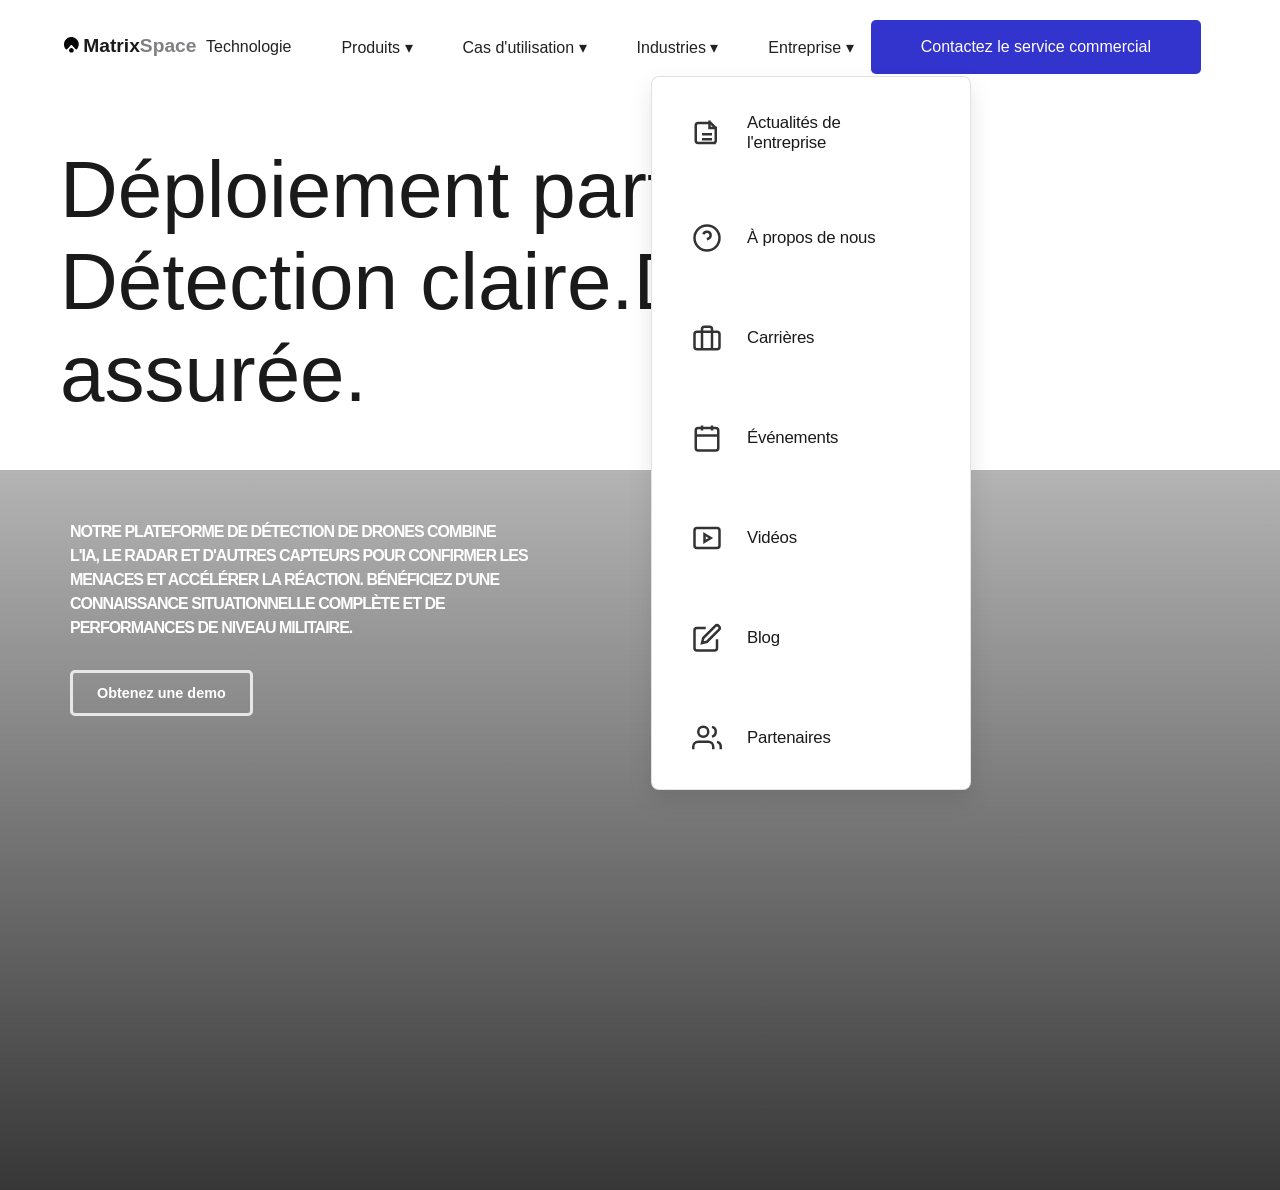
==== index.html @ 762b8264 "Initial commit" ====
<!DOCTYPE html>
<html lang="fr">
<head>
    <meta charset="UTF-8">
    <meta name="viewport" content="width=device-width, initial-scale=1.0">
    <title>MatrixSpace Clone</title>
    <link rel="stylesheet" href="style.css">
    <script src="scripts.js" defer></script>
</head>
<body>

    <!-- =========================================
         1. LA BARRE DE NAVIGATION (HEADER)
         ========================================= -->
    <nav class="navbar">
        <div class="container">
            <div class="nav-inner">
                <!-- Logo (SVG simplifié) -->
                <a href="#" class="nav-logo">
                    <svg viewBox="0 0 182 26" fill="#1a1a1a" width="140">
                        <!-- J'ai pris le chemin du logo depuis le code source -->
                        <path d="M2.18731 15.6764C0.828134 14.0263 0 11.9302 0 9.62235C0 3.57576 5.57412 -1.1701 11.8613 0.257002C15.3112 1.03745 18.115 3.82475 18.9431 7.26615C19.7229 10.4994 18.8428 13.5023 17.0194 15.6987C16.455 16.3788 15.3966 16.3639 14.821 15.6913L10.71 10.8971C10.1344 10.2244 9.09833 10.2244 8.52272 10.8971L4.41176 15.6875C3.82873 16.3676 2.75921 16.3639 2.18731 15.6727V15.6764ZM9.61452 14.1452C7.92112 14.1452 6.54708 15.5203 6.54708 17.215C6.54708 18.9097 7.92112 20.2847 9.61452 20.2847C11.3079 20.2847 12.682 18.9097 12.682 17.215C12.682 15.5203 11.3079 14.1452 9.61452 14.1452Z" fill="currentColor"></path>
                        <!-- Le texte du logo a été retiré pour simplifier, on garde l'icône pour l'instant -->
                        <text x="25" y="20" font-family="Arial, sans-serif" font-weight="bold" font-size="25" fill="#1a1a1a">Matrix<tspan fill="rgb(129, 127, 131)">Space</tspan></text>
                    </svg>
                </a>

                 <!-- Liens du menu -->
            <ul class="nav-links">
                
                <!-- Lien simple -->
                <li><a href="#">Technologie</a></li>

                <!-- DROPDOWN PRODUCTS -->
                <li class="nav-item dropdown">
                    <a href="javascript:void(0)" class="nav-link-trigger">Produits ▾</a>
                    <div id="products-dropdown" class="dropdown-menu">
                        
                        <div class="dropdown-grid">
                            <a href="#" class="dropdown-item">
                                <div class="item-icon icon-ia">
                                    <svg width="24" height="24" viewBox="0 0 24 24" fill="none" stroke="currentColor" stroke-width="2"><rect x="3" y="3" width="18" height="18" rx="2"/><path d="M9 3v18m6-18v18M3 9h18M3 15h18"/></svg>
                                </div>
                                <h4>Plateforme d'IA MatrixSpace</h4>
                                <p>Logiciel d'entreprise et en périphérie alimentant les alertes spatiales, le renseignement unifié sur les ménaces, l'évolutivité et la resilience. </p>
                                <span class="learn-more">Apprendre encore plus ↗</span>
                            </a>
                            
                            <a href="#" class="dropdown-item">
                                <div class="item-icon icon-fusion">
                                  <svg width="24" height="24" viewBox="0 0 24 24" fill="none" stroke="currentColor" stroke-width="2"><path d="M12 22s8-4 8-10V5l-8-3-8 3v7c0 6 8 10 8 10z"/></svg>
                                 </div>
                                <h4>Fusion MatrixSpace 360°</h4>
                                <p>Détection C-UAS multisensorielle et en réseau, facilement adaptable pour offrir une défense en profondeur multicouche.</p>
                                <span class="learn-more">Apprendre encore plus ↗</span>
                            </a>
            
                            <a href="#" class="dropdown-item">
                                <div class="item-icon icon-radar">
                                  <svg width="24" height="24" viewBox="0 0 24 24" fill="none" stroke="currentColor" stroke-width="2"><circle cx="12" cy="12" r="10"/><path d="M12 12L19 7.5M12 12V2"/></svg>
                                </div>
                                <h4>Radar MatrixSpace 360°</h4>
                                <p>Systèmes de capteurs multiradar fixes et portables qui se combinent pour assurer une surveillance étendue de l'espace aérien à basse altitude.</p>
                                <span class="learn-more">Apprendre encore plus ↗</span>
                            </a>
            
                            <a href="#" class="dropdown-item">
                                <div class="item-icon icon-exp">
                                   <svg width="24" height="24" viewBox="0 0 24 24" fill="none" stroke="currentColor" stroke-width="2"><path d="M20 7H4a2 2 0 00-2 2v10a2 2 0 002 2h16a2 2 0 002-2V9a2 2 0 00-2-2zM16 7V5a2 2 0 00-2-2h-4a2 2 0 00-2 2v2"/></svg>
                                </div>
                                <h4>Radar expéditionnaire</h4>
                                <p>Le système radar tout-en-un le plus performant pour une utilisation tactique par les forces de sécurité en première ligne.</p>
                                <span class="learn-more">Apprendre encore plus ↗</span>
                            </a>
                        </div>
                    </div>
                </li>

                <!-- Autres liens (Placeholder pour l'instant) -->
                <li class="nav-item dropdown">
                    <a href="#" class="nav-link-trigger">Cas d'utilisation ▾</a>
                </li>
                <li class="nav-item dropdown">
                    <a href="#" class="nav-link-trigger">Industries ▾</a>
                </li>
                
                <li class="nav-item dropdown">
                    <a href="#" class="nav-link-trigger">Entreprise ▾</a>
                    <ul class="dropdown-menu dropdown-list">
                        
                        <li>
                            <a href="#">
                                <svg class="icon-min" viewBox="0 0 24 24" fill="none" stroke="currentColor" stroke-width="2"><path d="M19 20H5a2 2 0 0 1-2-2V6a2 2 0 0 1 2-2h10l4 4v10a2 2 0 0 1-2 2z"></path><polyline points="14 2 14 8 20 8"></polyline><line x1="16" y1="13" x2="8" y2="13"></line><line x1="16" y1="17" x2="8" y2="17"></line></svg>
                                <span>Actualités de l'entreprise</span>
                                <span class="arrow-blue">↗</span>
                            </a>
                        </li>
                        <li>
                            <a href="#">
                                <svg class="icon-min" viewBox="0 0 24 24" fill="none" stroke="currentColor" stroke-width="2"><circle cx="12" cy="12" r="10"></circle><path d="M9.09 9a3 3 0 0 1 5.83 1c0 2-3 3-3 3"></path><line x1="12" y1="17" x2="12.01" y2="17"></line></svg>
                                 <span>À propos de nous</span>
                                 <span class="arrow-blue">↗</span>
                            </a>
                        </li>
                        <li>
                            <a href="#">
                                <svg class="icon-min" viewBox="0 0 24 24" fill="none" stroke="currentColor" stroke-width="2"><rect x="2" y="7" width="20" height="14" rx="2" ry="2"></rect><path d="M16 21V5a2 2 0 0 0-2-2h-4a2 2 0 0 0-2 2v16"></path></svg>
                                <span>Carrières</span>
                                <span class="arrow-blue">↗</span>

                            </a>
                        </li>
                        <li>
                            <a href="#">
                                <svg class="icon-min" viewBox="0 0 24 24" fill="none" stroke="currentColor" stroke-width="2"><rect x="3" y="4" width="18" height="18" rx="2" ry="2"></rect><line x1="16" y1="2" x2="16" y2="6"></line><line x1="8" y1="2" x2="8" y2="6"></line><line x1="3" y1="10" x2="21" y2="10"></line></svg>
                                <span>Événements</span>
                                <span class="arrow-blue">↗</span>
                            </a>
                        </li>
                        <li>
                            <a href="#">
                                <svg class="icon-min" viewBox="0 0 24 24" fill="none" stroke="currentColor" stroke-width="2"><rect x="2" y="4" width="20" height="16" rx="2" ry="2"></rect><path d="M10 9l5 3-5 3z"></path></svg>
                                <span>Vidéos</span>
                                <span class="arrow-blue">↗</span>
                            </a>
                        </li>
                        <li>
                            <a href="#">
                                <svg class="icon-min" viewBox="0 0 24 24" fill="none" stroke="currentColor" stroke-width="2"><path d="M11 4H4a2 2 0 0 0-2 2v14a2 2 0 0 0 2 2h14a2 2 0 0 0 2-2v-7"></path><path d="M18.5 2.5a2.121 2.121 0 0 1 3 3L12 15l-4 1 1-4 9.5-9.5z"></path></svg>
                                <span>Blog</span>
                                    <span class="arrow-blue">↗</span>
                            </a>
                        </li>
                        <li>
                            <a href="#">
                                <svg class="icon-min" viewBox="0 0 24 24" fill="none" stroke="currentColor" stroke-width="2"><path d="M17 21v-2a4 4 0 0 0-4-4H5a4 4 0 0 0-4 4v2"></path><circle cx="9" cy="7" r="4"></circle><path d="M23 21v-2a4 4 0 0 0-3-3.87"></path><path d="M16 3.13a4 4 0 0 1 0 7.75"></path></svg>
                                <span>Partenaires</span>
                                <span class="arrow-blue">↗</span>
                            </a>
                        </li>
                    </ul>
                </li>    
            </ul>

                <!-- Bouton CTA -->
                <a href="#" class="btn-primary">Contactez le service commercial </a>

                <!-- Bouton Menu Mobile (Burger) -->
                <div class="mobile-menu-btn">☰</div>
            </div>
        </div>
        <div>
       
    <div>
        <p class="hero-text">
                Déploiement partous.<br> Détection claire.Défense <br> assurée.
        </p>
    </div>
    <!-- =========================================
         2. LA SECTION HERO (L'écran d'accueil)
         ========================================= -->
    <header class="hero-section">
        
        <!-- Vidéo de fond (Lien récupéré depuis le code source) -->
        <div class="hero-video">
            <video autoplay muted loop playsinline>
                <source src="https://matrixspace-assets.netlify.app/video/new-hero.mp4" type="video/mp4">
                Votre navigateur ne supporte pas la vidéo.
            </video>
            <!-- Overlay sombre pour que le texte soit lisible -->
            <div class="hero-overlay"></div>
        </div>

        <!-- Contenu textuel par-dessus la vidéo -->
        <div class="container-hero-content">
            <h1 class="hero-title">
                Notre plateforme de détection de drones combine<br>
                l'IA, le radar et d'autres capteurs pour confirmer les<br>
                menaces et accélérer la réaction. Bénéficiez d'une <br>
                connaissance situationnelle complète et de <br>
                performances de niveau militaire.
            </h1>
            
            <div class="hero-cta">
                <a href="#" class=" btn btn-secondary">Obtenez une demo</a>
            </div>
        </div>
    </header>

    <!-- Le reste du contenu viendra ici -->

</body>
</html>
---- style.css ----
/* =========================================
     1. RESET & VARIABLES (Base)
     ========================================= */
:root {
    --bg-color: #050505;       /* Fond très sombre (presque noir) */
    --text-color: #ffffff;     /* Texte blanc */
    --accent-color: #ffffff;   /* Accents blancs */
    --nav-height: 80px;        /* Hauteur de la barre de navigation */
    --font-main: 'Inter', sans-serif; /* Police moderne */
}

* {
    margin: 0;
    padding: 0;
    box-sizing: border-box;
}

body {
    background-color: #ffffff;
    color: var(--text-color);
    font-family: var(--font-main);
    overflow-x: hidden; /* Empêche le défilement horizontal */
    -webkit-font-smoothing: antialiased; /* Rendu du texte plus net */
}

a {
    text-decoration: none;
    color: inherit;
    transition: opacity 0.3s ease;
}

ul {
    list-style: none;
}

/* Utilitaire pour centrer le contenu */
.container {
    width: 90%;
    max-width: 1400px; /* Largeur max comme sur le site original */
    margin: 0 auto;
}

.container-hero-content{
    display: flex;
    align-items: center;
    justify-content: flex-start; /* Aligne à gauche comme l'original */
    height: 100%;
}




/* =========================================
     2. NAVBAR (Menu du haut)
     ========================================= */
.navbar {
    position: relative; /* Le menu reste collé en haut quand on scroll */
    top: 0;
    left: 0;
    width: 100%;
    height: 80px;
    z-index: 1000; /* Au-dessus de la vidéo */
    backdrop-filter: blur(10px); /* Effet de flou moderne derrière le menu */
}

.nav-inner {
    display: flex;
    justify-content: space-between;
    align-items: center;
    height: 100%;
}

/* Logo */
.nav-logo svg {
    display: block;
    height: 40px; /* Ajuste la taille du logo */
    color: #050505;

}

/* Liens */
.nav-links {
    display: flex;
    gap: 50px;
}

.nav-links a {
    font-size: 1rem;
    font-weight: 500;
    font-family: sans-serif, Arial, Helvetica, sans-serif;
    color: #222121; /* Gris foncé par défaut */
    transition: color 0.2s ease;
}

/* Dropdown menu (Produits, Cas d'utilisation, etc.) */
.nav-item {
    position: relative;
}

/* =========================================
      POUR LA SECTION PRODUITS (Menu déroulant)
     ========================================= */
.dropdown-menu {

    position: absolute;
    top: calc(100% - 1px); /* Évite un petit espace qui coupe le hover */
    left: 50%;
     transform: translateX(-30%); /* Centre horizontalement */
    width: 200vw; /* Prend toute la largeur de l'écran */
    max-width: 1100px; /* Largeur max pour un menu plus serré */
    background-color: #ffffff;
    color: #2f2f2f;
    border: 1px solid rgba(42, 54, 70, 0.14);
    box-shadow: 0 15px 35px rgba(16, 25, 41, 0.18);
    padding: 24px;
    display: none;
    z-index: 1000;  
    gap: 18px;
    grid-template-columns: repeat(auto-fit, minmax(225px, 1fr));
}



.dropdown-grid {
    max-width: 1100px;      /* Même largeur que ton site pour que ce soit aligné */
    margin: 0 10px;         /* Centre la grille */
    padding: 0 10px;
    /* Le secret pour les 4 colonnes de l'image */
    display: grid;
    grid-template-columns: repeat(4, 1fr); 
    gap: 10px; 
    width: 100%;
}

.item-icon {
    width: 50px;
    height: 50px;
    display: flex;
    align-items: center;
    justify-content: center;
    border-radius: 10px; /* Bords arrondis modernes */
    margin-bottom: 12px;
    transition: transform 0.3s ease;
}

.dropdown-item:hover .item-icon {
    transform: scale(1.1);
    color: #1b4fd6; /* Accentue la couleur de l'icône au survol */
}



.nav-item:hover{
    display: grid;
    transform: translateY(-5px); /* La carte monte un petit peu */
}

.dropdown-item {
    display: flex;
    flex-direction: column;
    justify-content: space-between;
    text-decoration: none;
    color: #333;
    gap: 10px;
    background-color: #ffffff;
    border: 1px solid transparent; 
    transition: all 0.2s ease-in-out;
    height: 100%; /* Important pour que toutes les cartes soient égales */
    padding: 16px;
    position: relative;
    overflow: hidden;
    border-radius: 10px;
}

.dropdown-item:hover {
    background-color: #f5f7fb;
    border: 1px solid #e5e7eb; /* La bordure grise sur les 4 côtés */
    border-radius: 10px;
}



.dropdown-item h4 {

    margin-bottom: 8px;
    color: #1a1a1a;
    font-size: 1.15rem;

   
}

.dropdown-item p {

    color: #666;
    line-height: 1.6;
    margin-bottom: 10px;
    flex: 1;             /* Prend l'espace disponible pour pousser le lien vers le bas */
}

.learn-more {
    color: #737475;
    font-weight: 500;
    display: flex;
    align-items: center;
    gap: 8px;
    margin-top: auto;
    
    /* Cache par défaut */
    opacity: 0;
    visibility: hidden;
    transform: translateY(5px);
    transition: opacity 0.3s ease, transform 0.3s ease;
}

.learn-more:hover{
    color: #1b4fd6;
}

.dropdown-item:hover .learn-more {
    opacity: 1;
    visibility: visible;
    transform: translateY(0);
}

/* =========================================
     POUR LA SECTTION ENTREPRISE (Menu déroulant)
     ========================================= */

/* Style général des liens dans la liste Company */
.dropdown-list li a {
    display: flex;          /* Aligne icône et texte sur une ligne */
    align-items: center;
    padding: 25px 40px ; /* Espace autour du texte, plus à droite pour l'icône */
    text-decoration: none;
    width: 100%;         /* Prend toute la largeur des 320px */
    color: #333;
    box-sizing: border-box;
    font-weight: 50; 
    /* On prépare les bordures transparentes pour éviter que la ligne ne "saute" au survol */
    border-top: 1px solid transparent; 
    border-bottom: 1px solid transparent;
    transition: all 0.2s ease; /* Anime le fond, la couleur et les bordures */
}

.arrow-blue {
    color: #9ca3af;
    /* On retire les marges bizarres pour un alignement propre */
    margin: 0;
}

/* L'EFFET AU SURVOL SUR TOUTES LES LIGNES */
.dropdown-list li a:hover {
    background-color: #f9fafb; /* Le fond gris clair */
    
    /* Les bordures subtiles apparaissent en haut et en bas de la ligne survolée */
    border-top: 1px solid #d6d0d0; 
    border-bottom: 1px solid #e2dede;
}

.dropdown-list li a span {
    flex-grow: 1; /* CE SPAN PREND TOUT L'ESPACE VIDE */
    color: #1a1a1a;        /* Un noir plus profond pour la lisibilité */
    font-size: 1.05rem;    /* Un tout petit peu plus grand */
    font-weight: 500;      /* Poids moyen pour que ce soit pro */
    letter-spacing: -0.2px; /* Resserre un peu les lettres pour le style tech */
    text-align: left;
}

.icon-min {
    width: 30px;   /* Largeur fixe */
    height: 30px;  /* Hauteur fixe */
    margin-right: 25px; /* Espace entre l'icône et le texte */
    display: block;
    flex-shrink: 0;   
}

/* On s'assure que le SVG à l'intérieur ne dépasse pas */
.dropdown-list svg {
    max-width: 30px; 
    max-height: 30px;
   
}

.dropdown-menu.dropdown-list {
    /* Largeur fixe pour éviter le vide à droite */
    width: 320px; 
    min-width: 300px;
    
    /* Centre le menu sous le bouton Company */
    left: 50%;
    transform: translateX(-50%);
    top: calc(100% - 1px); /* Évite le petit espace qui coupe le hover */


    /* On garde ta structure une colonne */
    display: grid;
    grid-template-columns: 1fr;
    padding: 10px 0; /* Espace en haut et en bas */
    
    background-color: #ffffff;
    border-radius: 8px;
    box-shadow: 0 10px 25px rgba(0,0,0,0.1);
}


.dropdown-list li a:hover .icon-min {
    stroke: #2563eb; /* Change la couleur du contour du SVG */
    /* Si tes SVG utilisent 'fill', utilise : fill: #2563eb; */
}

.dropdown-list li a .arrow-blue {
    margin-left: auto;
    color: #2563eb;
    font-size: 1.2rem;
    
    /* On la rend invisible */
    opacity: 0;
    transform: translateX(-10px); /* Elle commence un peu décalée à gauche */
    transition: all 0.3s ease;    /* Animation fluide */
}

.dropdown-list li a:hover .arrow-blue {
   opacity: 1;                /* Devient visible */
    transform: translateX(5px);  /* Reprend sa place normale */
}








.nav-item.dropdown:hover #products-dropdown,
.nav-item.dropdown:hover .dropdown-menu.dropdown-list,
.dropdown-menu:hover {
    display: block;
}

.nav-links a:hover {
    color: #7e7979; /* Couleur rouge au survol */
}

.nav-item.dropdown {
    position: relative;
    padding-bottom: 20px; /* Crée une zone invisible qui maintient le menu ouvert */
    margin-bottom: -20px;
}

/* Boutons */
.btn {
    display: inline-flex;
    align-items: center;
    justify-content: center;
    padding: 12px 24px;
    font-size: 0.9rem;
    font-weight: 900;
    border: 1px solid transparent;
    cursor: pointer;
    transition: all 0.3s ease;
    border-radius: 4px;
}

.btn-primary {

    background-color: rgb(51, 51, 205);
    color: var(rgb(238, 236, 245));
    padding: 18px 50px;
    display: inline-block;
    border-radius: 5px;
    margin: 20px 15px;
}

.btn-primary:hover {
    background-color: hsl(0, 0%, 1%);
}

.btn-secondary {
    background-color: transparent;
    border: 3.5px solid #f4f3f3e2;
    color: var(--text-color);
    border-radius: 5px;
}

.btn-secondary:hover {
    /* border-color: black; */
    background-color: #f0efefe6;
    color: #484848;
}

/* Menu Mobile (Caché sur desktop pour l'instant) */
.mobile-menu-btn {
    display: none;
    font-size: 1.5rem;
    cursor: pointer;
}

/* =========================================
     3. HERO SECTION (Vidéo + Titre)
     ========================================= */
.hero-section {
    position: relative;
    height: 80vh; /* Hauteur réduite tout en conservant la structure */
    min-height: 620px;
    width: 100%;
    display: flex;
    align-items: center; /* Centre verticalement */
    justify-content: center; /* Centre horizontalement (ou change à 'flex-start' pour aligner à gauche comme l'original) */
    overflow: hidden;
}

/* La Vidéo de fond */
.hero-video {
    position: absolute;
    top: 0;
    left: 0;
    width: 100%;
    height: 100%;
    z-index: -1;
}

.hero-video video {
    width: 100%;
    height: 100%;
    object-fit: cover; /* La vidéo couvre tout l'écran sans être déformée */
    object-position: center center;
}

/* L'assombrissement (Overlay) pour lire le texte */
.hero-overlay {
    position: absolute;
    top: 0;
    left: 0;
    width: 100%;
    height: 100%;
    background: linear-gradient(to bottom, rgba(5,5,5,0.3) 0%, rgba(5,5,5,0.8) 100%);
    z-index: 0;
}

/* Le contenu texte */
.hero-content {
    position: relative;
    z-index: 1;
    /* text-align: center; L'original est un peu plus à gauche, mais centrer c'est joli aussi */
    max-width: 800px;
    /* padding-top: 60px; descend un peu le texte pour ne pas être caché par le menu */
    flex-direction: column;
}

.hero-title {
    font-size: 1rem; /* Très grand titre */
    line-height: 1.5;
    font-weight: 600;
    margin-bottom: 15px;
    letter-spacing: -1px;
    text-transform: uppercase; /* Style militaire/tech */
    position: absolute; /* Aligne le titre à gauche */
    left: 70px;
     top: 50px;
}
.hero-cta {
    /* display: flex; */
    gap: 20px;
    position: absolute;
    left: 70px;
    top: 200px;
}

.hero-text {
    font-size: 5rem;
    background-color: #ffffff;
    color: #1a1a1a;
    padding: 50px 0; /* Espace autour du texte */
    display: flex;
    text-align: left;
    margin-left: 60px;
    flex-direction: column;
}

.hero-text span {
    color: #fff;
    font-weight: 700;
    font-size: 3.5rem;
}

.hero-text span:nth-child(2) {
    color: #fff;
    font-weight: 700;
     
}

/* =========================================
     4. RESPONSIVE (Mobile)
     ========================================= */
@media (max-width: 768px) {
    .nav-links {
        display: none; /* Cache les liens sur mobile */
    }
    
    .mobile-menu-btn {
        display: block; /* Affiche le burger */
    }

    .hero-title {
        font-size: 2.5rem;
    }
    
    .hero-content {
        text-align: left; /* Sur mobile, on aligne souvent à gauche */
        padding: 0 20px;
    }
}
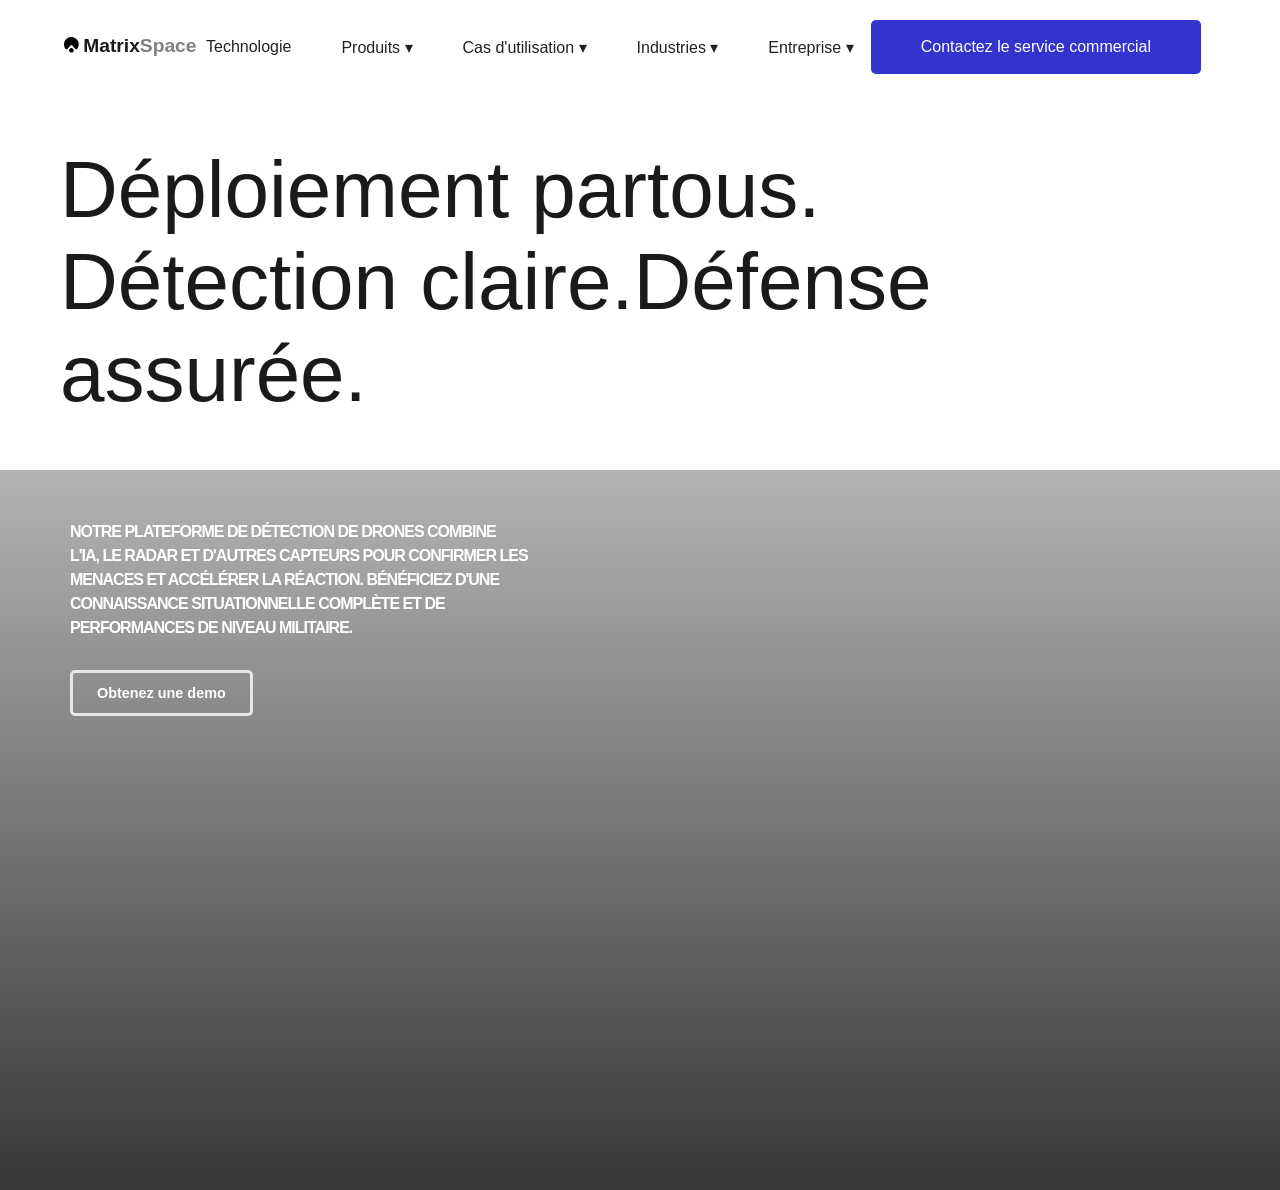
==== commit 4f3bd520: "une mise à jour" ====
--- a/index.html
+++ b/index.html
@@ -78,14 +78,122 @@
 
                 <!-- Autres liens (Placeholder pour l'instant) -->
                 <li class="nav-item dropdown">
-                    <a href="#" class="nav-link-trigger">Cas d'utilisation ▾</a>
+                    <a href="javaScript:void(0);" class="nav-link-trigger">Cas d'utilisation ▾</a>
+                    <div id="products-dropdown" class="dropdown-menu-use-cases">
+
+                        <div class="dropdown-grid-use-cases">
+                            <a href="#" class="dropdown-item">
+                                <div class="item-icon icon-ia">
+                                    <svg width="24" height="24" viewBox="0 0 24 24" fill="none" stroke="currentColor" stroke-width="2" stroke-linecap="round" stroke-linejoin="round">
+                                        <path d="M3 15h12m-9-6h9m-4 10V9m7 6h4M10 5l4-2"/>
+                                        <circle cx="12" cy="12" r="3"/>
+                                    </svg>                               
+                                </div>
+                                <h4>Sécurité de l'espace aérien</h4>
+                                <p>Améliore la connaissance de la situation pour détecter les menaces que les capteurs conventionnels ne captent pas, de jour comme de nuit.</p>
+                                <span class="learn-more">Apprendre encore plus ↗</span>
+                            </a>
+
+                            <a href="#" class="dropdown-item">
+                                <div class="item-icon icon-fusion">
+                                    <svg width="24" height="24" viewBox="0 0 24 24" fill="none" stroke="currentColor" stroke-width="2" stroke-linecap="round" stroke-linejoin="round">
+                                        <path d="M12 20h.01M7.5 15.5c3-3 6-3 9 0M5 13c5-5 9-5 14 0M2 10.5c7-7 13-7 20 0"/>
+                                    </svg>                                 
+                                </div>
+                                <h4>Sécurité Périmétrique</h4>
+                                <p>Surveillez les espaces aériens bas où volent les drones, recevez des alertes instantanées sur leur présence et obtenez des informations sur leur comportement, même lorsqu'ils sont non identifiables.</p>
+                                <span class="learn-more">Apprendre encore plus ↗</span>
+                            </a>
+
+                            <a href="#" class="dropdown-item">
+                                <div class="item-icon icon-radar">
+                                    <svg width="24" height="24" viewBox="0 0 24 24" fill="none" stroke="currentColor" stroke-width="2" stroke-linecap="round" stroke-linejoin="round">
+                                        <path d="M12 12l8-8m-8 8l-8-8m8 8v9M2 2l20 20"/>
+                                    </svg>                                
+                                </div>
+                                    <h4>Contre-drone</h4>
+                                <p>Systèmes de capteurs multiradar fixes et portables qui se combinent pour assurer une surveillance étendue de l'espace aérien à basse altitude.</p>
+                                <span class="learn-more">Apprendre encore plus ↗</span>
+                            </a>
+
+                         </div>
+                    </div>
                 </li>
+
                 <li class="nav-item dropdown">
-                    <a href="#" class="nav-link-trigger">Industries ▾</a>
+                    <a href="javaScript:void(0);" class="nav-link-trigger">Industries ▾</a>
+                    <div id="products-dropdown" class="dropdown-menu-industries">
+
+                        <div class="dropdown-grid-industries">
+                            <a href="#" class="dropdown-item">
+                                <div class="item-icon icon-ia">
+                                    <svg width="24" height="24" viewBox="0 0 24 24" fill="none" stroke="currentColor" stroke-width="2" stroke-linecap="round" stroke-linejoin="round">
+                                        <path d="M2 20h20M20 10V4l-4 2-4-2-4 2V4L4 6v14"></path>
+                                        <path d="M17 13h1m-5 0h1m-5 0h1"></path>
+                                    </svg>                               
+                                </div>
+                                <h4>Sécurité des infrastructures critiques</h4>
+                                <p>MatrixSpace offre une détection de niveau militaire grâce à une intelligence artificielle.</p>
+                                <span class="learn-more">Apprendre encore plus ↗</span>
+                            </a>
+
+                            <a href="#" class="dropdown-item">
+                                <div class="item-icon icon-fusion">
+                                    <svg width="24" height="24" viewBox="0 0 24 24" fill="none" stroke="currentColor" stroke-width="2" stroke-linecap="round" stroke-linejoin="round">
+                                        <path d="M12 15V3m0 12l-4-4m4 4l4-4M7 21h10"></path>
+                                        <circle cx="12" cy="18" r="3"></circle>
+                                    </svg>                                
+                                    </div>
+                                <h4>Solutions de défense</h4>
+                                <p>Numérisez le champ de bataille pour une meilleure protection des forces.</p>
+                                <span class="learn-more">Apprendre encore plus ↗</span>
+                            </a>
+
+                            <a href="#" class="dropdown-item">
+                                <div class="item-icon icon-radar">
+                                    <svg width="24" height="24" viewBox="0 0 24 24" fill="none" stroke="currentColor" stroke-width="2" stroke-linecap="round" stroke-linejoin="round">
+                                        <path d="M12 22s8-4 8-10V5l-8-3-8 3v7c0 6 8 10 8 10z"></path>
+                                        <path d="M12 8l1 2h2l-1.5 1.5.5 2.5-2-1.5-2 1.5.5-2.5L10 10h2z"></path>
+                                    </svg>                               
+                                </div>
+                                    <h4> Sécurité publique</h4>
+                                <p>Débloquez la riposte aux drones et protégez les citoyens des menaces aériennes à basse altitude grâce à des capteurs intelligents.</p>
+                                <span class="learn-more">Apprendre encore plus ↗</span>
+                            </a>  
+                            
+                            <a href="#" class="dropdown-item">
+                                <div class="item-icon icon-radar">
+                                    <svg width="24" height="24" viewBox="0 0 24 24" fill="none" stroke="currentColor" stroke-width="2" stroke-linecap="round" stroke-linejoin="round">
+                                        <path d="M12 20h.01M7.5 15.5c3-3 6-3 9 0M5 13c5-5 9-5 14 0M2 10.5c7-7 13-7 20 0"></path>
+                                        <path d="M12 16v-4"></path>
+                                    </svg>                                
+                                </div>
+                                    <h4> Services publics et structures linéaires</h4>
+                                <p>Exploitez la puissance des informations générées par l'IA pour optimiser vos opérations de services publics.</p>
+                                <span class="learn-more">Apprendre encore plus ↗</span>
+                            </a> 
+
+                            <a href="#" class="dropdown-item">
+                                <div class="item-icon icon-radar">
+                                    <svg width="24" height="24" viewBox="0 0 24 24" fill="none" stroke="currentColor" stroke-width="2" stroke-linecap="round" stroke-linejoin="round">
+                                        <path d="M3 21h18M3 7v14m18-14v14M9 21V10l3-2 3 2v11m-6-4h6"></path>
+                                        <path d="M9 13h6"></path>
+                                    </svg>                              
+                                </div>
+                                    <h4>Villes intelligentes</h4>
+                                <p>Numérisez l'espace aérien inférieur et transformez votre ville en un écosystème urbain avancé.</p>
+                                <span class="learn-more">Apprendre encore plus ↗</span>
+                            </a> 
+
+                            
+                        </div>
+                    </div>  
                 </li>
                 
+
+
                 <li class="nav-item dropdown">
-                    <a href="#" class="nav-link-trigger">Entreprise ▾</a>
+                    <a href="javaScript:void(0);" class="nav-link-trigger">Entreprise ▾</a>
                     <ul class="dropdown-menu dropdown-list">
                         
                         <li>
--- a/style.css
+++ b/style.css
@@ -293,7 +293,7 @@
 
 
     /* On garde ta structure une colonne */
-    display: grid;
+    display: none;
     grid-template-columns: 1fr;
     padding: 10px 0; /* Espace en haut et en bas */
     
@@ -325,7 +325,73 @@
 }
 
 
-
+/* =========================================
+     POUR LA SECTTION Cas d'utilisation (Menu déroulant)
+     ========================================= */
+
+.dropdown-grid-use-cases {
+    max-width: 1100px;      /* Même largeur que ton site pour que ce soit aligné */
+    margin: 0 10px;         /* Centre la grille */
+    padding: 0 10px;
+    /* Le secret pour les 4 colonnes de l'image */
+    display: grid;
+    grid-template-columns: repeat(3, 1fr); 
+    gap: 10px; 
+    width: 100%;
+}
+
+.dropdown-menu-use-cases {
+
+    position: absolute;
+    top: calc(100% - 1px); /* Évite un petit espace qui coupe le hover */
+    left: 50%;
+     transform: translateX(-50%); /* Centre horizontalement */
+    width: 200vw; /* Prend toute la largeur de l'écran */
+    max-width: 1100px; /* Largeur max pour un menu plus serré */
+    background-color: #ffffff;
+    color: #2f2f2f;
+    border: 1px solid rgba(42, 54, 70, 0.14);
+    box-shadow: 0 15px 35px rgba(16, 25, 41, 0.18);
+    padding: 24px;
+    display: none;
+    z-index: 1000;  
+    gap: 18px;
+    grid-template-columns: repeat(auto-fit, minmax(225px, 1fr));
+}
+
+
+/* =========================================
+     POUR LA SECTTION industries (Menu déroulant)
+     ========================================= */
+
+.dropdown-grid-industries {
+    max-width: 1350px;      /* Même largeur que ton site pour que ce soit aligné */
+    margin: 0 auto;         /* Centre la grille */
+    padding: 0 10px;
+    display: grid;
+    grid-template-columns: repeat(5, minmax(0, 1fr));
+    gap: 10px;
+    width: 100%;
+}
+
+.dropdown-menu-industries {
+    position: absolute;
+    top: calc(100% - 1px); /* Évite un petit espace qui coupe le hover */
+    left: 60%;
+    transform: translateX(-55%); /* Centre horizontalement */
+    width: min(100vw - 52px, 1350px); /* Plus large pour 5 colonnes */
+    max-width: 1400px;
+    background-color: #ffffff;
+    color: #2f2f2f;
+    border: 1px solid rgba(42, 54, 70, 0.14);
+    box-shadow: 0 15px 35px rgba(16, 25, 41, 0.18);
+    padding: 24px;
+    display: none;
+    z-index: 1000;
+    gap: 18px;
+    grid-template-columns: repeat(5, minmax(180px, 1fr));
+    box-sizing: border-box;
+}
 
 
 
@@ -509,5 +575,32 @@
         text-align: left; /* Sur mobile, on aligne souvent à gauche */
         padding: 0 20px;
     }
-}
-
+
+    .dropdown-grid-industries {
+        grid-template-columns: repeat(2, minmax(0, 1fr));
+        gap: 8px;
+        padding: 0 8px;
+    }
+
+    .dropdown-menu-industries {
+        width: calc(100vw - 24px);
+        max-width: 640px;
+        padding: 18px;
+        gap: 12px;
+        grid-template-columns: repeat(auto-fit, minmax(180px, 1fr));
+    }
+}
+
+@media (max-width: 520px) {
+    .dropdown-grid-industries {
+        grid-template-columns: 1fr;
+    }
+
+    .dropdown-menu-industries {
+        width: calc(100vw - 16px);
+        max-width: 100%;
+        padding: 16px;
+        grid-template-columns: 1fr;
+    }
+}
+
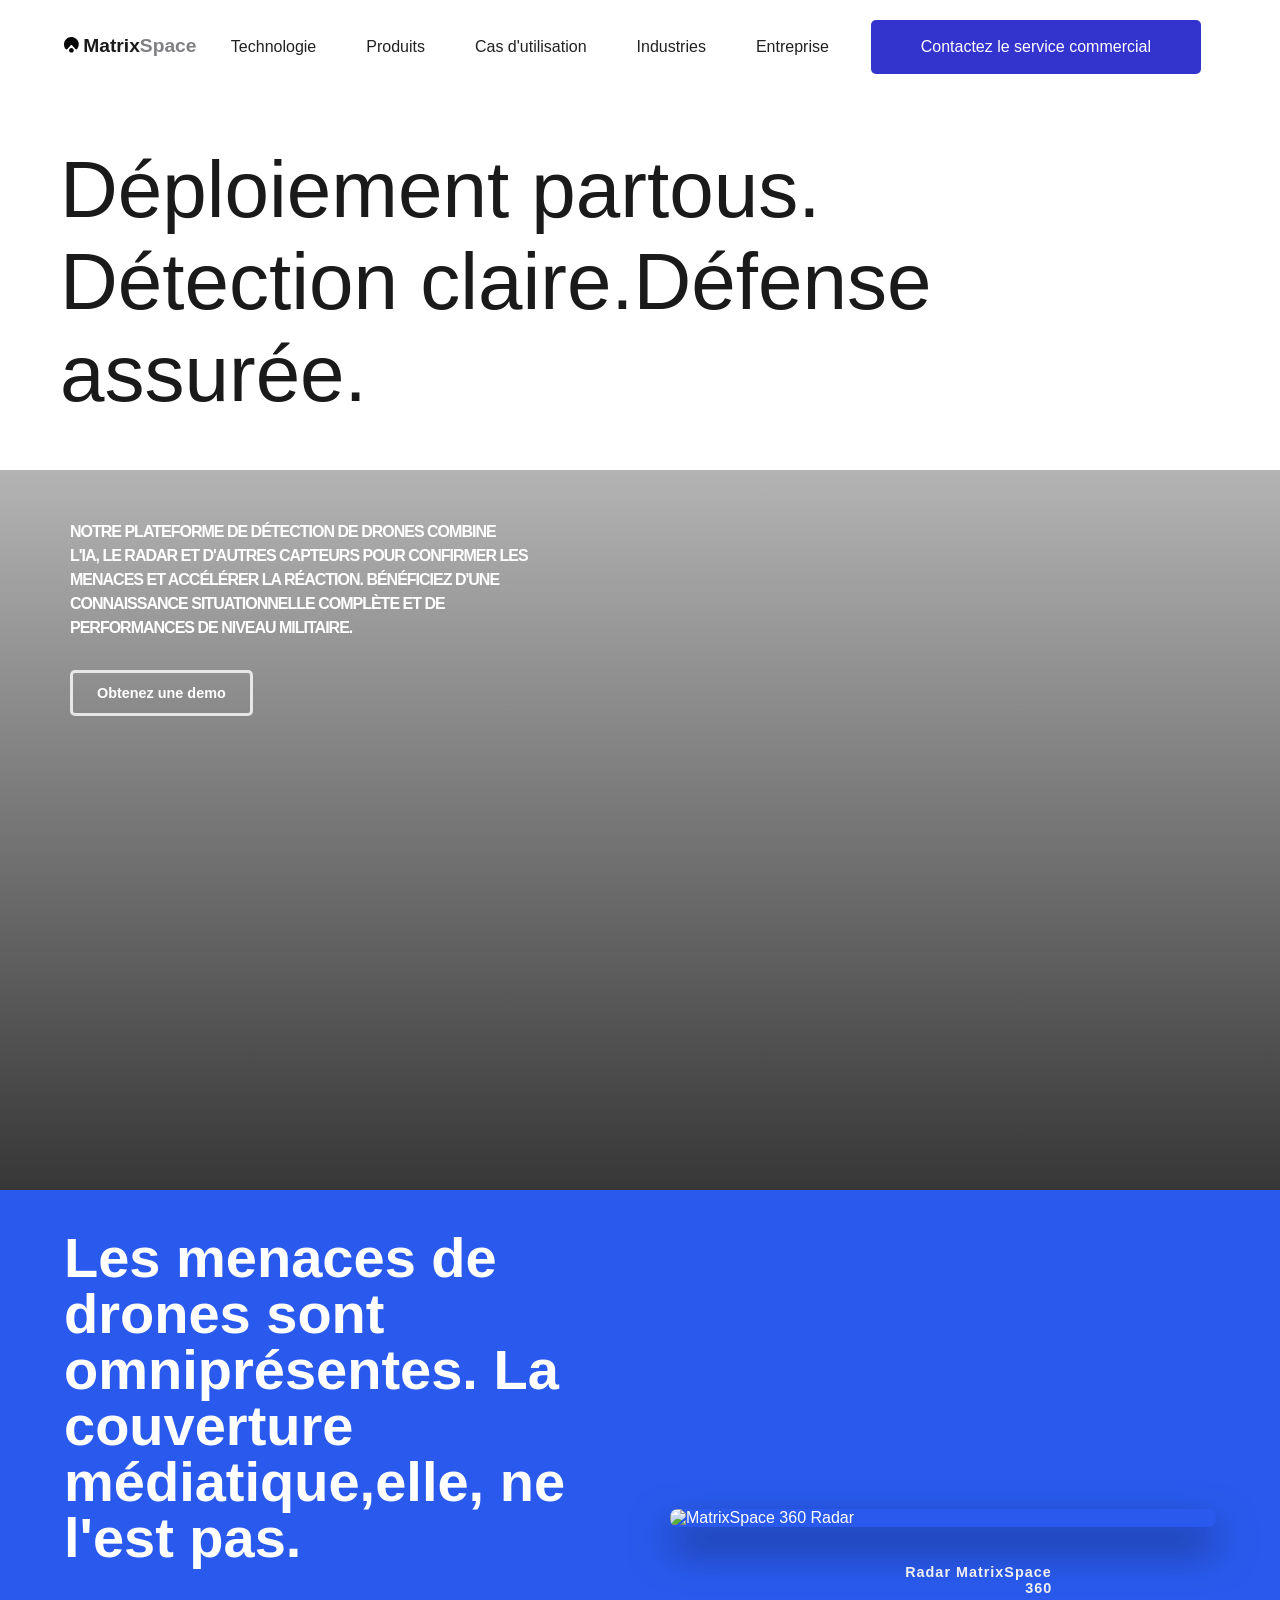
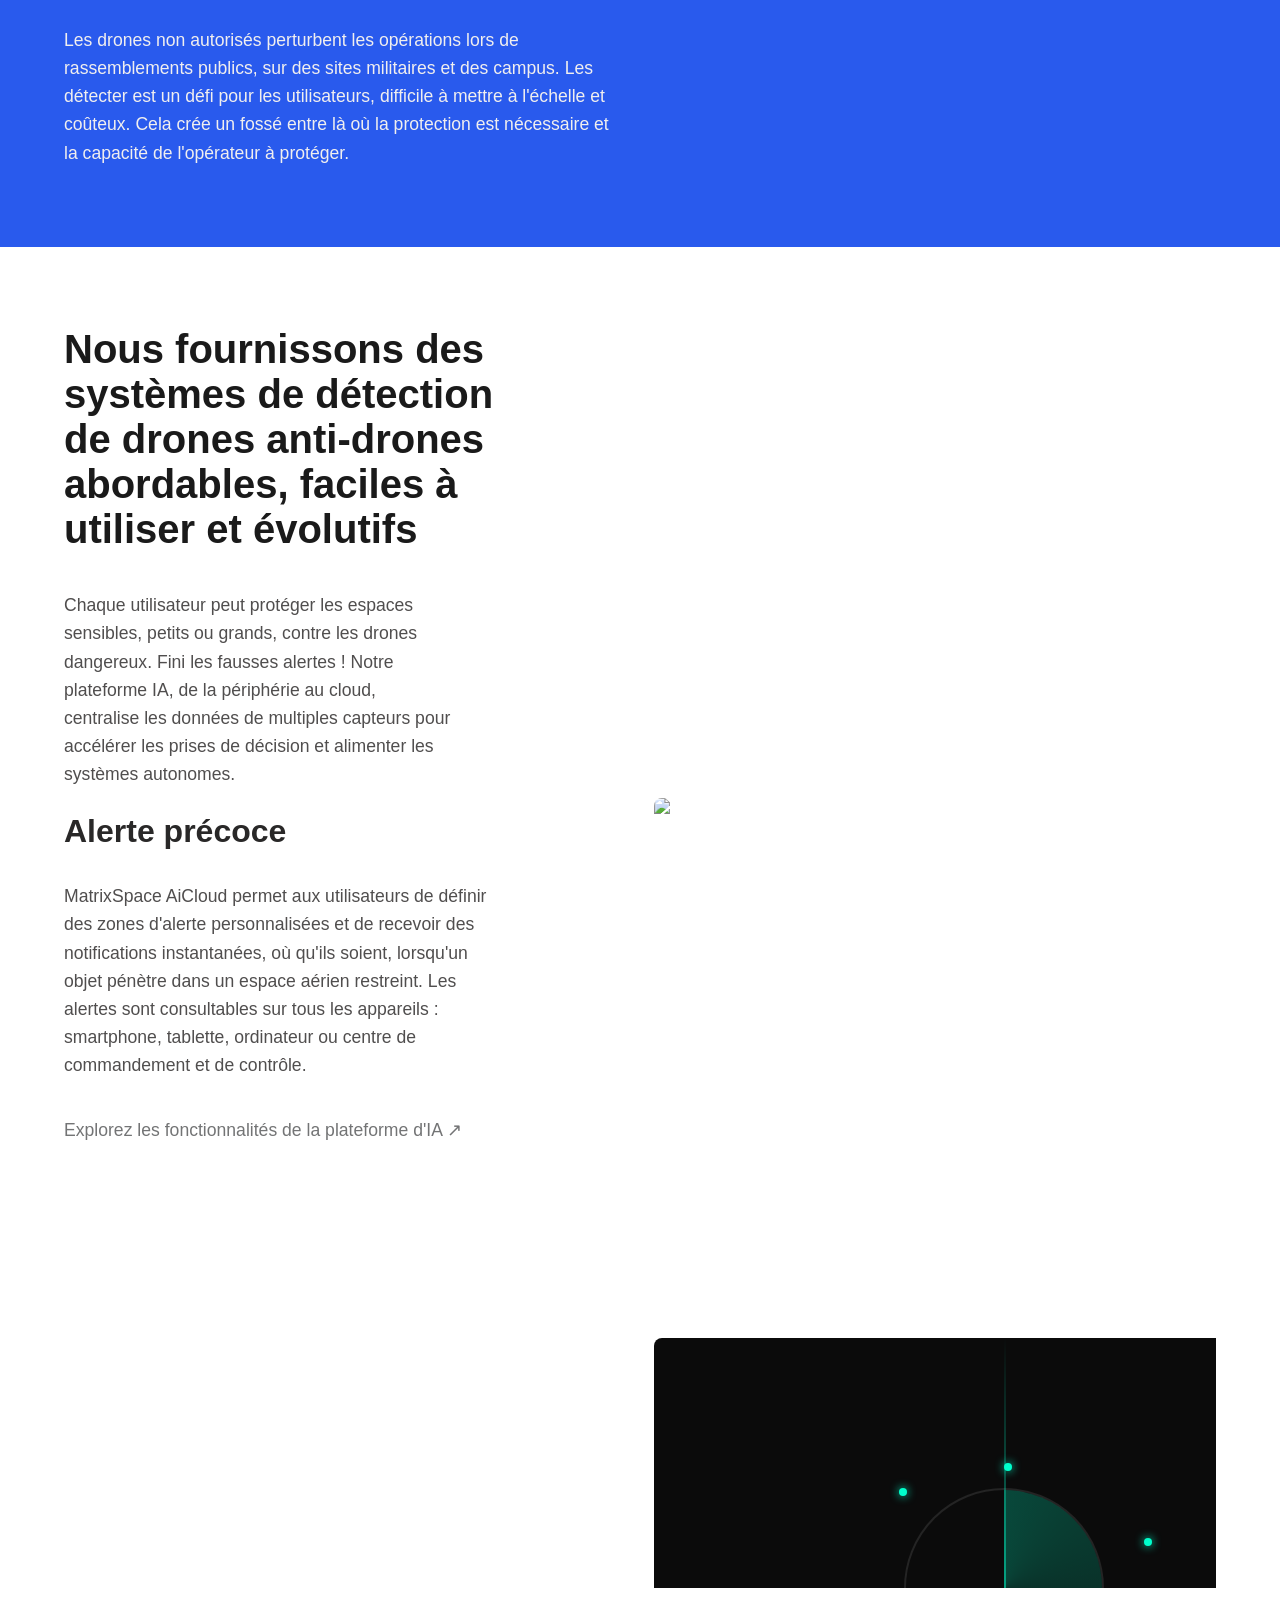
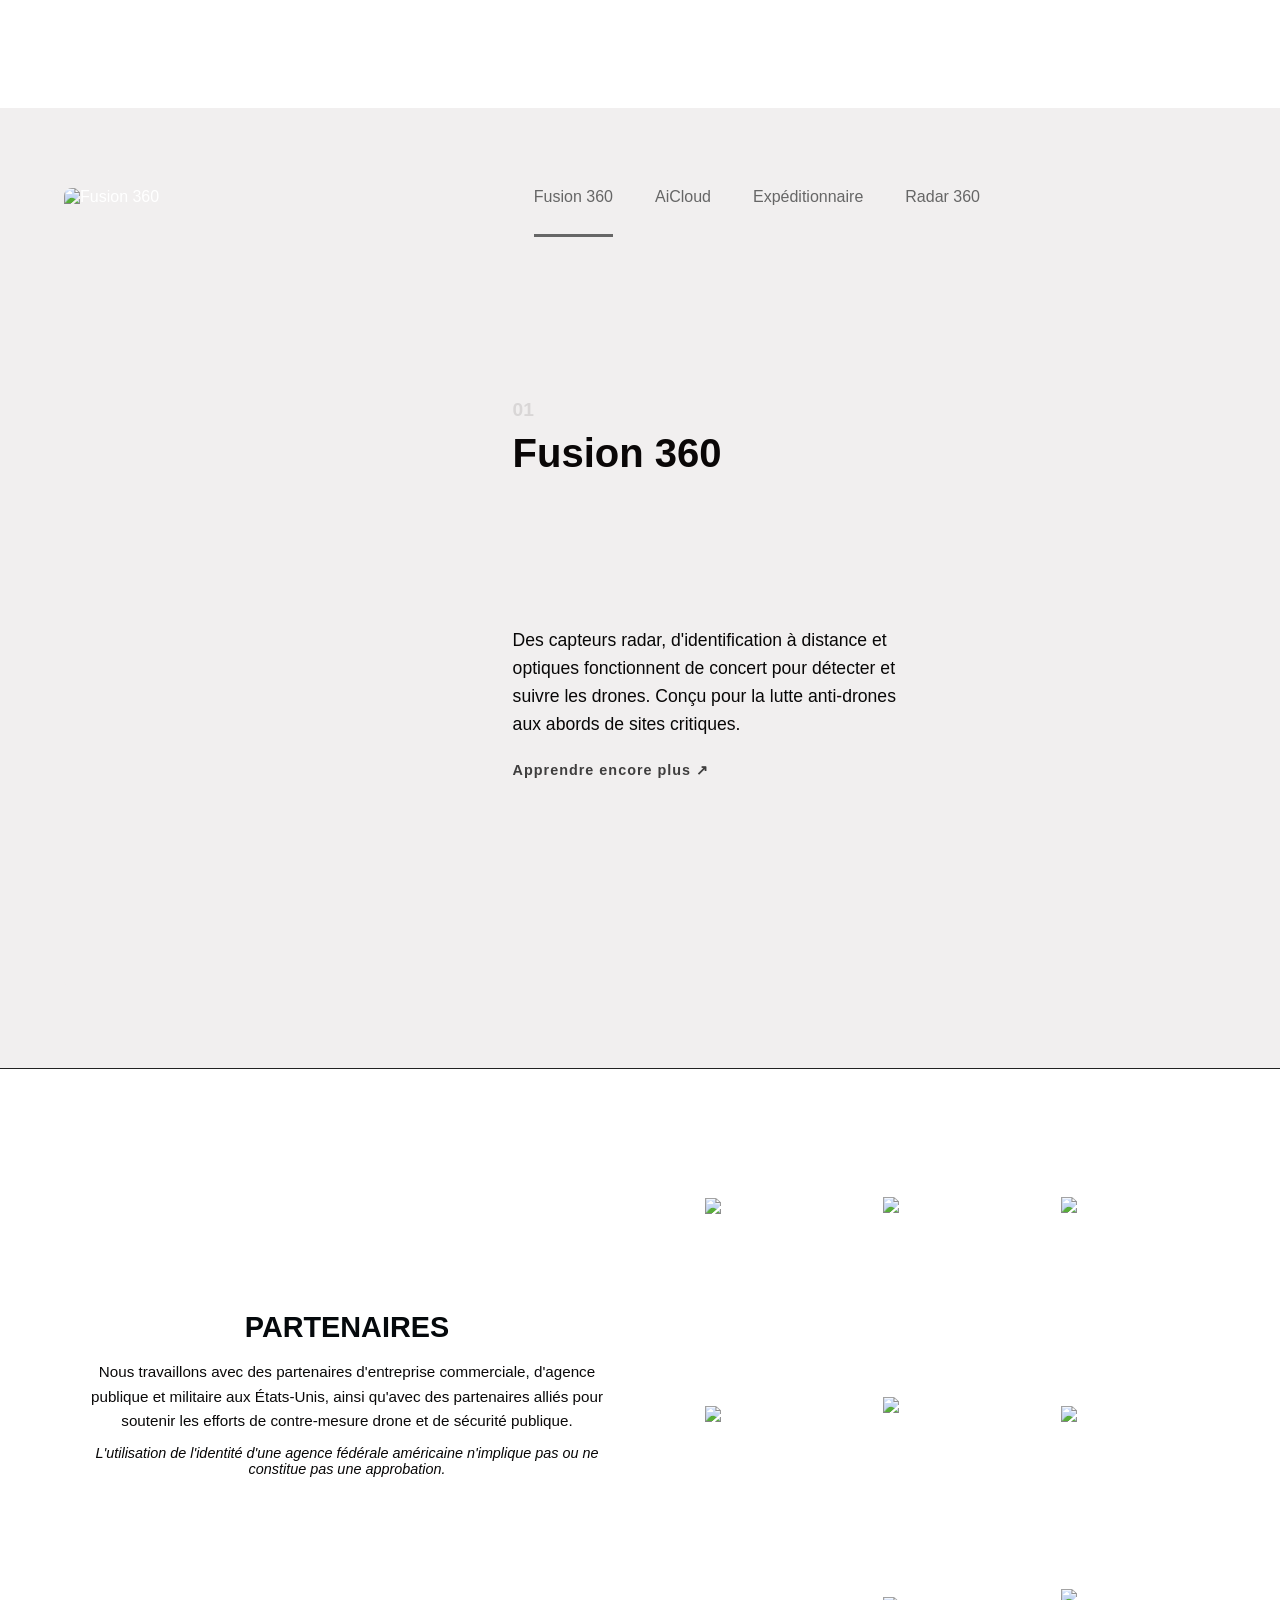
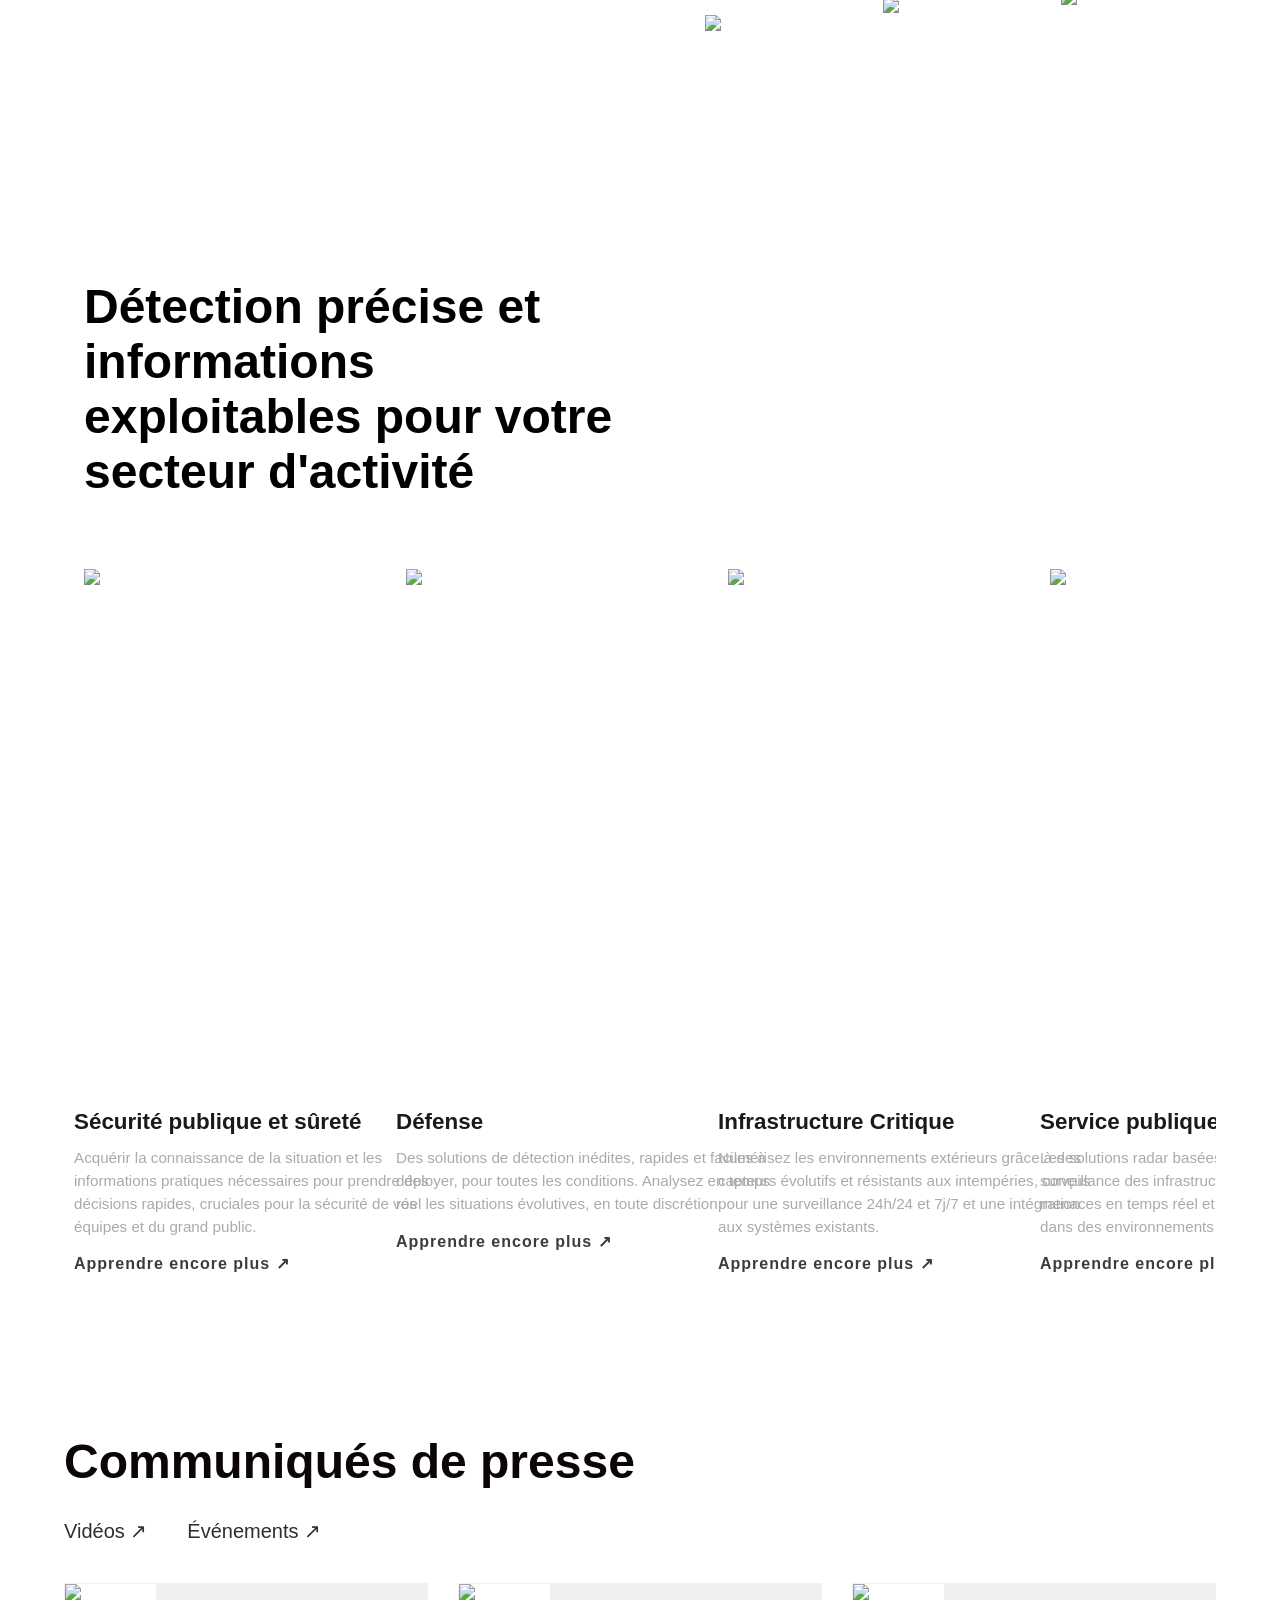
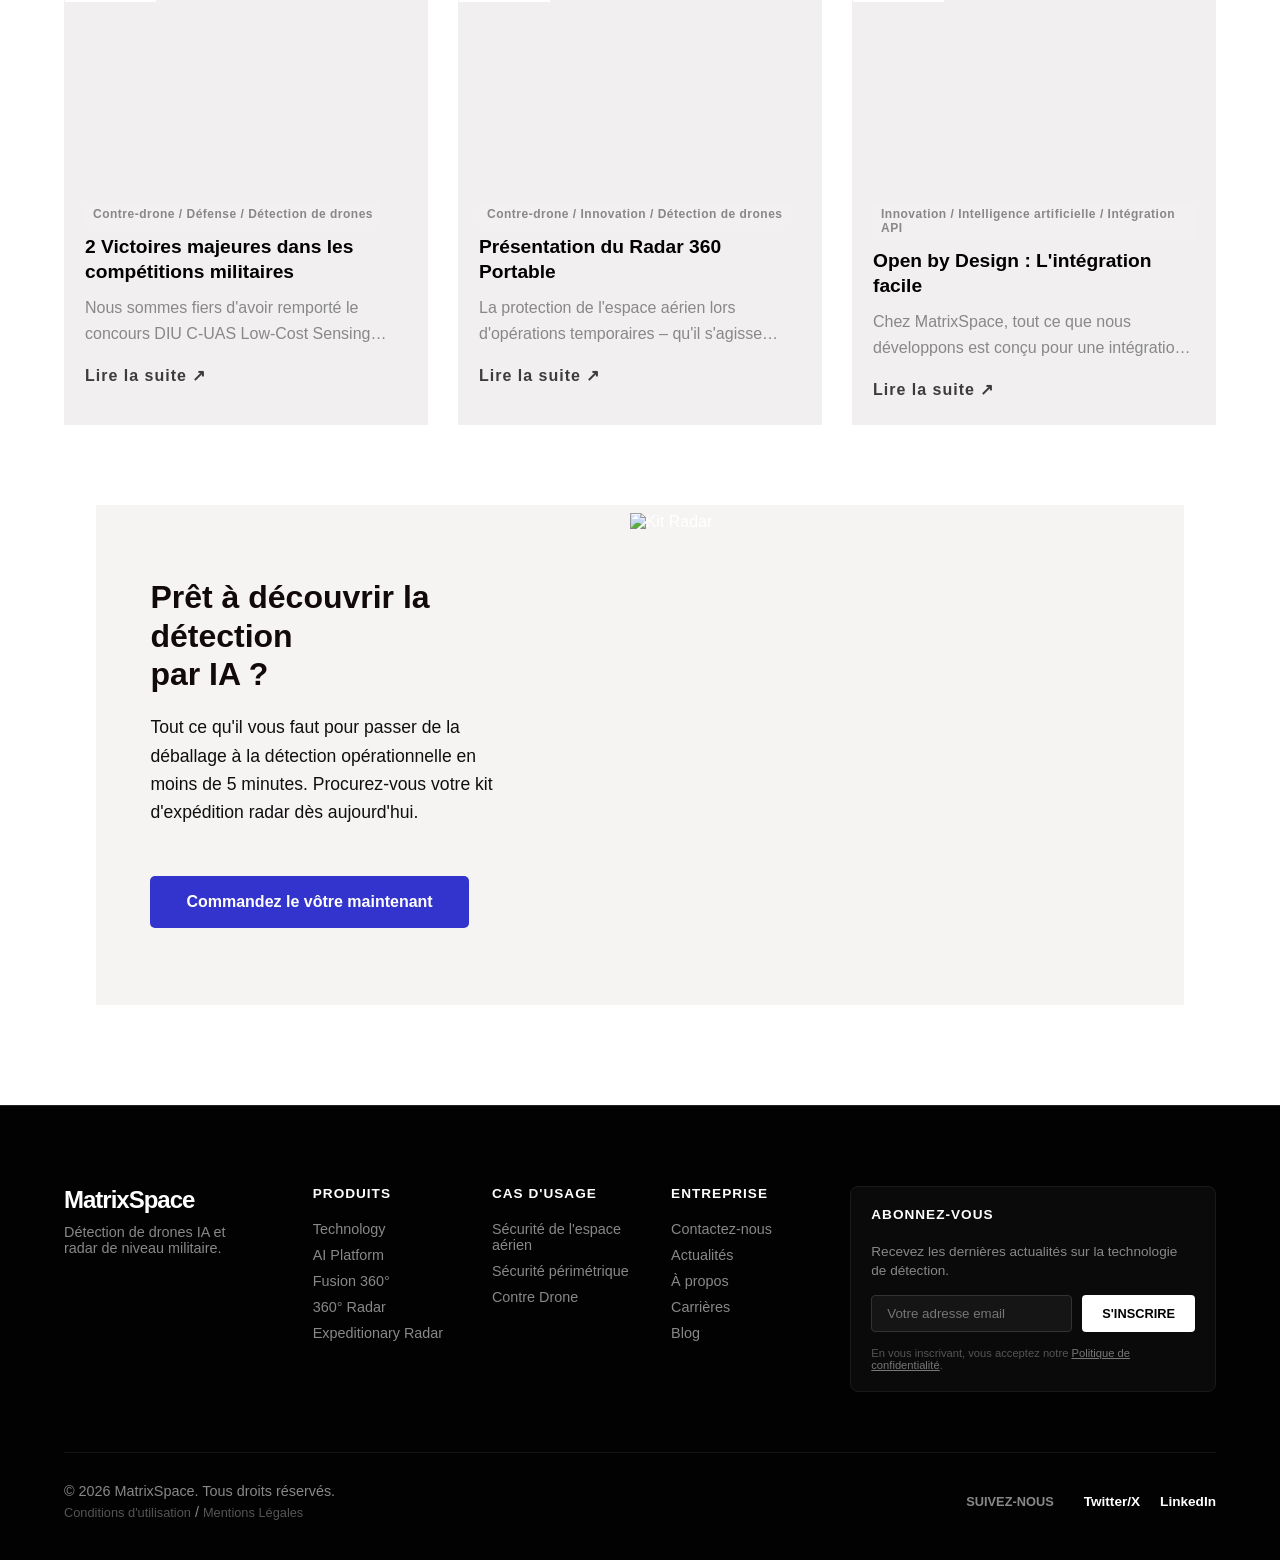
==== commit f2fbfd26: "finissions de matrixspace" ====
--- a/index.html
+++ b/index.html
@@ -5,7 +5,10 @@
     <meta name="viewport" content="width=device-width, initial-scale=1.0">
     <title>MatrixSpace Clone</title>
     <link rel="stylesheet" href="style.css">
+    <script defer src="https://cdnjs.cloudflare.com/ajax/libs/gsap/3.12.5/gsap.min.js"></script>
+    <script defer src="https://cdnjs.cloudflare.com/ajax/libs/gsap/3.12.5/ScrollTrigger.min.js"></script>
     <script src="scripts.js" defer></script>
+    <link rel="stylesheet" href="https://cdn.jsdelivr.net/npm/swiper@11/swiper-bundle.min.css" />
 </head>
 <body>
 
@@ -33,7 +36,7 @@
 
                 <!-- DROPDOWN PRODUCTS -->
                 <li class="nav-item dropdown">
-                    <a href="javascript:void(0)" class="nav-link-trigger">Produits ▾</a>
+                    <a href="javascript:void(0)" class="nav-link-trigger">Produits</a>
                     <div id="products-dropdown" class="dropdown-menu">
                         
                         <div class="dropdown-grid">
@@ -78,7 +81,7 @@
 
                 <!-- Autres liens (Placeholder pour l'instant) -->
                 <li class="nav-item dropdown">
-                    <a href="javaScript:void(0);" class="nav-link-trigger">Cas d'utilisation ▾</a>
+                    <a href="javaScript:void(0);" class="nav-link-trigger">Cas d'utilisation</a>
                     <div id="products-dropdown" class="dropdown-menu-use-cases">
 
                         <div class="dropdown-grid-use-cases">
@@ -121,7 +124,7 @@
                 </li>
 
                 <li class="nav-item dropdown">
-                    <a href="javaScript:void(0);" class="nav-link-trigger">Industries ▾</a>
+                    <a href="javaScript:void(0);" class="nav-link-trigger">Industries</a>
                     <div id="products-dropdown" class="dropdown-menu-industries">
 
                         <div class="dropdown-grid-industries">
@@ -190,10 +193,8 @@
                     </div>  
                 </li>
                 
-
-
                 <li class="nav-item dropdown">
-                    <a href="javaScript:void(0);" class="nav-link-trigger">Entreprise ▾</a>
+                    <a href="javaScript:void(0);" class="nav-link-trigger">Entreprise</a>
                     <ul class="dropdown-menu dropdown-list">
                         
                         <li>
@@ -264,6 +265,7 @@
                 Déploiement partous.<br> Détection claire.Défense <br> assurée.
         </p>
     </div>
+    
     <!-- =========================================
          2. LA SECTION HERO (L'écran d'accueil)
          ========================================= -->
@@ -295,7 +297,561 @@
         </div>
     </header>
 
+        <!-- =========================================
+         2. SECTION THREATS (MENACES DRONES)
+         ========================================= -->
+    <section class="section-threats">
+        <div class="container">
+            <div class="threats-wrapper">
+                
+                <!-- Partie Texte (Gauche) -->
+                <div class="threats-content">
+                    <h2 class="threats-title">
+                        Les menaces de <br> drones sont omniprésentes. La <br> couverture <br> médiatique,elle, ne <br> l'est pas.                    </h2>
+                    <p class="threats-text">
+                        Les drones non autorisés perturbent les opérations lors de rassemblements publics, sur des sites militaires et des campus. Les détecter est un défi pour les utilisateurs, difficile à mettre à l'échelle et coûteux. Cela crée un fossé entre là où la protection est nécessaire et la capacité de l'opérateur à protéger.
+                    </p>
+                </div>
+
+                <!-- Partie Image (Droite) -->
+                <div class="threats-image-box">
+                    <img src="https://cdn.prod.website-files.com/67471f312596a0f4c234affc/69653156dcd8d5d248f9d7eb_home-threats-image.avif" alt="MatrixSpace 360 Radar" class="threats-img">
+                    <p class="threats-label">Radar MatrixSpace<br>  <span class="offset-360"> 360 </span> </p>
+                </div>
+
+            </div>
+        </div>
+    </section>
+
+
+
+        <!-- =========================================
+         4. SECTION SOFTWARE (Texte défilant + Cartes)
+         ========================================= -->
+    <section class="section-software">
+        
+        <!-- Titre introductif de la section -->
+        <div class="container">
+            <div class="software-intro">
+                <h2>Nous fournissons des <br> systèmes de détection <br>de drones anti-drones <br> abordables, faciles à<br> utiliser et évolutifs</h2>
+                <p>Chaque utilisateur peut protéger les espaces <br> sensibles, petits ou grands, contre les drones <br> dangereux. Fini les fausses alertes ! Notre <br> plateforme IA, de la périphérie au cloud, <br> centralise les données de multiples capteurs pour <br> accélérer les prises de décision et alimenter les <br> systèmes autonomes.</p>
+            </div>
+        </div>
+
+        <div class="container">
+            <div class="software-grid">
+                <div class="software-intro-1">
+                    <h3>Alerte précoce</h3>
+                    <p>MatrixSpace AiCloud permet aux utilisateurs de définir <br> des zones d'alerte personnalisées et de recevoir des <br> notifications instantanées, où qu'ils soient, lorsqu'un <br> objet pénètre dans un espace aérien restreint. Les <br> alertes sont consultables sur tous les appareils : <br> smartphone, tablette, ordinateur ou centre de <br> commandement et de contrôle.</p>
+                    <span class="learn">Explorez les fonctionnalités de la plateforme d'IA ↗</span>
+                </div>
+
+                <!-- COLONNE DROITE : LES CARTES DE CONTENU -->
+                <!-- <div class="software-marquee-column"> -->
+                    
+                    <!-- Bandeau 1 -->
+                    <!-- <div class="marquee-wrapper">
+                        <div class="marquee-content" style="animation-duration: 20s;">
+                            <span class="marquee-item">Alerte Précoce</span>
+                            <span class="marquee-item">Alerte Précoce</span>
+                            <span class="marquee-item">Alerte Précoce</span>
+                            <span class="marquee-item">Alerte Précoce</span>
+                            <span class="marquee-item">Alerte Précoce</span>
+                            <span class="marquee-item">Alerte Précoce</span>
+                        </div>
+                    </div> -->
+
+                    <!-- Bandeau 2 -->
+                    <!-- <div class="marquee-wrapper">
+                        <div class="marquee-content" style="animation-duration: 25s; animation-direction: reverse;">
+                            <span class="marquee-item">Signaux Multiples, Une Vraie Piste</span>
+                            <span class="marquee-item">Signaux Multiples, Une Vraie Piste</span>
+                            <span class="marquee-item">Signaux Multiples, Une Vraie Piste</span>
+                            <span class="marquee-item">Signaux Multiples, Une Vraie Piste</span>
+                        </div>
+                    </div> -->
+
+                    <!-- Bandeau 3 -->
+                    <!-- <div class="marquee-wrapper">
+                        <div class="marquee-content" style="animation-duration: 22s;">
+                            <span class="marquee-item">Réseaux Radar d'Entreprise</span>
+                            <span class="marquee-item">Réseaux Radar d'Entreprise</span>
+                            <span class="marquee-item">Réseaux Radar d'Entreprise</span>
+                            <span class="marquee-item">Réseaux Radar d'Entreprise</span>
+                        </div>
+                    </div> -->
+
+                <!-- </div> -->
+
+                <!-- COLONNE DROITE : LES CARTES DE CONTENU -->
+                <div class="software-cards-column">
+                    <div class="software-cards-inner">
+                    <!-- Carte 01 -->
+                    <div class="software-card">
+                        <div class="card-number"></div>
+                        <img src="https://cdn.prod.website-files.com/67471f312596a0f4c234affc/69656d4b599ed967302f2832_da036c9ad52676e1fe1cb28e1f6cea89_home-software-img-3.avif" alt="Interface Alertes" class="card-image">
+                    </div>
+
+                    <div class="software-card">
+
+                        <div class="card-image ai-radar">
+                          
+                          <div class="radar-core"></div>
+                          <div class="scan-line"></div>
+                      
+                          <div class="dots">
+                            <span></span>
+                            <span></span>
+                            <span></span>
+                            <span></span>
+                          </div>
+                      
+                        </div>
+                      
+                      </div>
+                        
+                    <!-- Carte 03 -->
+                    <div class="software-card">
+                        <div class="card-number"></div>
+                        <img src="https://cdn.prod.website-files.com/67471f312596a0f4c234affc/69656d4b0ed887dcb8845706_b4ab5338b58a576ec326cdd20d504eb9_home-software-img-1.avif" alt="Carte Réseau" class="card-image">
+                    </div>
+                    </div>
+                </div>
+            </div>
+        </div>
+    </section>
+
+
+        <!-- =========================================
+         5. SECTION PRODUITS (CARROUSEL TABS)
+         ========================================= -->
+    <section class="section-products">
+        <div class="container">
+            
+            <!-- En-tête des onglets (Boutons) -->
+            <div class="tabs-header">
+                <button class="tab-btn active" onclick="openTab(event, 'tab1')">Fusion 360</button>
+                <button class="tab-btn" onclick="openTab(event, 'tab2')">AiCloud</button>
+                <button class="tab-btn" onclick="openTab(event, 'tab3')">Expéditionnaire</button>
+                <button class="tab-btn" onclick="openTab(event, 'tab4')">Radar 360</button>
+            </div>
+
+            <!-- Contenu des onglets -->
+            <div class="tabs-content">
+
+                <!-- TAB 1: FUSION 360 -->
+                <div id="tab1" class="tab-pane active">
+                    <div class="product-layout">
+                        <img src="https://cdn.prod.website-files.com/67471f312596a0f4c234affc/69665a1844a9f1f1d46c8d4b_Fusion%20360%20-%20Desktop.avif" alt="Fusion 360" class="product-img">
+                        <div class="product-info">
+                            <span class="product-number">01</span>
+                            <h3>Fusion 360</h3>
+                            <p>Des capteurs radar, d'identification à distance et <br> optiques fonctionnent de concert pour détecter et <br> suivre les drones. Conçu pour la lutte anti-drones <br> aux abords de sites critiques.</p>
+                            <a href="#" class="btn-link">Apprendre encore  plus ↗</a>
+                        </div>
+                    </div>
+                </div>
+
+                <!-- TAB 2: AICLOUD -->
+                <div id="tab2" class="tab-pane">
+                    <div class="product-layout">
+                        <img src="https://cdn.prod.website-files.com/67471f312596a0f4c234affc/696e78c8f418b36f105c7745_ai-cloud-desktop-img.avif" alt="AiCloud" class="product-img">
+                        <div class="product-info">
+                            <span class="product-number">02</span>
+                            <h3>MatrixSpace <br> AiCloud</h3>
+                            <p>Le seul cloud natif d'IA pour une détection multi-<br>capteurs transparente des drones et une analyse <br> approfondie de l'espace aérien.</p>
+                            <a href="#" class="btn-link">Apprendre encore  plus ↗</a>
+                        </div>
+                    </div>
+                </div>
+
+                <!-- TAB 3: EXPEDITIONARY -->
+                <div id="tab3" class="tab-pane">
+                    <div class="product-layout">
+                        <img src="https://cdn.prod.website-files.com/67471f312596a0f4c234affc/69665a18b63ff91e382f3331_Expeditionary%20-%20Desktop.avif" alt="Expeditionary" class="product-img">
+                        <div class="product-info">
+                            <span class="product-number">03</span>
+                            <h3>Expeditionary</h3>
+                            <p>Détectez, classifiez et suivez les objets aériens en <br> périphérie du champ de bataille, quel que soit leur <br> déplacement. Les types de menaces sont identifiés <br> automatiquement et les résultats sont intégrés aux <br> systèmes de commandement existants. Le tout en <br> minimisant les émissions.</p>
+                            <a href="#" class="btn-link">Apprendre encore  plus ↗</a>
+                        </div>
+                    </div>
+                </div>
+
+                <!-- TAB 4: 360 RADAR -->
+                <div id="tab4" class="tab-pane">
+                    <div class="product-layout">
+                        <img src="https://cdn.prod.website-files.com/67471f312596a0f4c234affc/69665a18e0e0be3971771e03_MatrixSpace%20360%20Radar%20-%20Desktop.avif" alt="360 Radar" class="product-img">
+                        <div class="product-info">
+                            <span class="product-number">04</span>
+                            <h3>Radar MatrixSpace <br> 360</h3>
+                            <p>Systèmes radar fixes et portables conçus pour la <br> surveillance de l'espace aérien à basse altitude,<br> avec des options de déploiement rapide ou <br> d'installation permanente.</p>
+                            <a href="#" class="btn-link">Apprendre encore  plus ↗</a>
+                        </div>
+                    </div>
+                </div>
+
+            </div>
+        </div>
+    </section>
     <!-- Le reste du contenu viendra ici -->
-
+    <script>
+        function openTab(evt, tabName) {
+            // 1. Cacher tous les contenus d'onglets
+            var i, tabContent, tabLinks;
+            tabContent = document.getElementsByClassName("tab-pane");
+            for (i = 0; i < tabContent.length; i++) {
+                tabContent[i].style.display = "none";
+                tabContent[i].classList.remove("active");
+            }
+    
+            // 2. Retirer la classe "active" de tous les boutons
+            tabLinks = document.getElementsByClassName("tab-btn");
+            for (i = 0; i < tabLinks.length; i++) {
+                tabLinks[i].classList.remove("active");
+            }
+    
+            // 3. Afficher l'onglet actuel et ajouter la classe "active" au bouton cliqué
+            document.getElementById(tabName).style.display = "flex";
+            evt.currentTarget.classList.add("active");
+        }
+    </script>
+
+        <!-- =========================================
+         6. SECTION PARTENAIRES (LOGOS)
+         ========================================= -->
+    <section class="section-partners">
+        <div class="container">
+            
+            <div class="partners-header">
+                <h2>Partenaires</h2>
+                <p>Nous travaillons avec des partenaires d'entreprise commerciale, d'agence publique et militaire aux États-Unis, ainsi qu'avec des partenaires alliés pour soutenir les efforts de contre-mesure drone et de sécurité publique.</p>
+                <div class="partners-disclaimer">
+                    <small>L'utilisation de l'identité d'une agence fédérale américaine n'implique pas ou ne constitue pas une approbation.</small>
+                </div>
+            </div>
+
+            <!-- Grille de Logos -->
+            <div class="partners-grid">
+                
+                <div class="partner-item">
+                    <img src="https://cdn.prod.website-files.com/67471f312596a0f4c234affc/69667fa8e0a2b2a629ff570e_DroneSense%20logo.avif" alt="DroneSense Logo">
+                </div>
+
+                <div class="partner-item">
+                    <img src="https://cdn.prod.website-files.com/67471f312596a0f4c234affc/69667fa8274ae3862b71b726_Axis%20Communications%20logo.avif" alt="Axis Communications Logo">
+                </div>
+
+                <div class="partner-item">
+                    <img src="https://cdn.prod.website-files.com/67471f312596a0f4c234affc/69667fa974394689bacd0d88_Defense%20Innovation%20Unit%20logo.avif" alt="Defense Innovation Unit Logo">
+                </div>
+
+                <div class="partner-item">
+                    <img src="https://cdn.prod.website-files.com/67471f312596a0f4c234affc/69667fa8496ccd7c5bdffa55_US%20Army%20Tech%20logo.avif" alt="US Army Tech Logo">
+                </div>
+
+                <div class="partner-item">
+                    <img src="https://cdn.prod.website-files.com/67471f312596a0f4c234affc/69667fa82720121fdc330aa1_Dell%20Technologies%20logo.avif" alt="Dell Technologies Logo">
+                </div>
+
+                <div class="partner-item">
+                    <img src="https://cdn.prod.website-files.com/67471f312596a0f4c234affc/69667fa8322e14d70d4b2e1e_L3Harris%20logo.avif" alt="L3Harris Logo">
+                </div>
+
+                <div class="partner-item">
+                    <img src="https://cdn.prod.website-files.com/67471f312596a0f4c234affc/69667fa8a2b301bddaaf25a8_US%20Department%20of%20Homeland%20Security%20logo.avif" alt="DHS Logo">
+                </div>
+
+                <div class="partner-item">
+                    <img src="https://cdn.prod.website-files.com/67471f312596a0f4c234affc/69667fa858042d1d914ea422_Palm%20Springs%20Police%20Department%20logo.avif" alt="Palm Springs Police Logo">
+                </div>
+
+                <div class="partner-item">
+                    <img src="https://cdn.prod.website-files.com/67471f312596a0f4c234affc/69667fa87c6b3c8660cd372d_Northeastern%20University%20logo.avif" alt="Northeastern University Logo">
+                </div>
+
+            </div>
+        </div>
+    </section>
+
+
+
+    <!-- =========================================
+         7. SECTION INDUSTRIES (CARROUSEL / SLIDER)
+         ========================================= -->
+    <section class="section-industries">
+        <div class="container">
+            
+            <div class="industries-top">
+                <h2>Détection précise et <br> informations <br> exploitables pour votre<br>secteur d'activité</h2>
+                
+                <!-- Flèches de navigation -->
+                <div class="slider-arrows">
+                    <div class="arrow-btn swiper-button-prev">←</div>
+                    <div class="arrow-btn swiper-button-next">→</div>
+                </div>
+            </div>
+
+            <!-- Le Conteneur Swiper -->
+            <div class="swiper industries-swiper">
+                <div class="swiper-wrapper">
+                    
+                    <!-- CARTE 1: Public Safety -->
+                    <div class="swiper-slide">
+                        <a href="#" class="industries-card">
+                            <img src="https://cdn.prod.website-files.com/67471f312596a0f4c234affc/69657391dcdb8f922ba5da74_home-industry-img-1.avif" alt="Public Safety" class="card-thumb">
+                            <div class="card-content">
+                                <h3>Sécurité publique et sûreté</h3>
+                                <p>Acquérir la connaissance de la situation et les <br> informations pratiques nécessaires pour prendre des <br> décisions rapides, cruciales pour la sécurité de vos <br> équipes et du grand public.</p>
+                                <span class="card-link">Apprendre encore  plus ↗</span>
+                            </div>
+                        </a>
+                    </div>
+
+                    <!-- CARTE 2: Defense -->
+                    <div class="swiper-slide">
+                        <a href="#" class="industries-card">
+                            <img src="https://cdn.prod.website-files.com/67471f312596a0f4c234affc/696573917d941f495fc6ba41_home-industry-img-2.avif" alt="Defense" class="card-thumb">
+                            <div class="card-content">
+                                <h3>Défense</h3>
+                                <p>Des solutions de détection inédites, rapides et faciles à <br> déployer, pour toutes les conditions. Analysez en temps <br> réel les situations évolutives, en toute discrétion.</p>
+                                <span class="card-link">Apprendre encore  plus ↗</span>
+                            </div>
+                        </a>
+                    </div>
+
+                    <!-- CARTE 3: Critical Infrastructure -->
+                    <div class="swiper-slide">
+                        <a href="#" class="industries-card">
+                            <img src="https://cdn.prod.website-files.com/67471f312596a0f4c234affc/6965739103caa676e892972a_home-industry-img-3.avif" alt="Infrastructure" class="card-thumb">
+                            <div class="card-content">
+                                <h3>Infrastructure Critique</h3>
+                                <p>Numérisez les environnements extérieurs grâce à des <br> capteurs évolutifs et résistants aux intempéries, conçus <br> pour une surveillance 24h/24 et 7j/7 et une intégration <br> aux systèmes existants.</p>
+                                <span class="card-link">Apprendre encore  plus  ↗  </span>
+                            </div>
+                        </a>
+                    </div>
+
+                    <!-- CARTE 4: Utilities -->
+                    <div class="swiper-slide">
+                        <a href="#" class="industries-card">
+                            <img src="https://cdn.prod.website-files.com/67471f312596a0f4c234affc/696573910b9e8d6064e16dd5_home-industry-img-4.avif" alt="Utilities" class="card-thumb">
+                            <div class="card-content">
+                                <h3>Service publique et structure linéaire</h3>
+                                <p>Les solutions radar basées sur l'IA améliorent la <br> surveillance des infrastructures grâce à la détection des <br> menaces en temps réel et à des inspections efficaces <br> dans des environnements difficiles.</p>
+                                <span class="card-link">Apprendre encore  plus ↗</span>
+                            </div>
+                        </a>
+                    </div>
+
+                    <!-- CARTE 5: Smart Cities -->
+                    <div class="swiper-slide">
+                        <a href="#" class="industries-card">
+                            <img src="https://cdn.prod.website-files.com/67471f312596a0f4c234affc/69657391564c60d195ac161a_home-industry-img-5.avif" alt="Smart Cities" class="card-thumb">
+                            <div class="card-content">
+                                <h3>Villes Intelligentes</h3>
+                                <p>Tirer parti des technologies radar avancées pour <br> améliorer la sécurité urbaine, la gestion du trafic et la <br> surveillance des infrastructures en temps réel et dans <br> toutes les conditions.</p>
+                                <span class="card-link">Apprendre encore  plus ↗</span>
+                            </div>
+                        </a>
+                    </div>
+
+                </div>
+            </div>
+        </div>
+    </section>
+
+
+
+    <script src="https://cdn.jsdelivr.net/npm/swiper@11/swiper-bundle.min.js" defer></script>
+    <script>
+    document.addEventListener("DOMContentLoaded", function() {
+        const swiper = new Swiper(".industries-swiper", {
+            slidesPerView: 'auto', /* Ajuste le nombre de cartes selon la largeur */
+            spaceBetween: -830, /* Espace entre les cartes */
+            speed: 100,
+            navigation: {
+                nextEl: ".swiper-button-next",
+                prevEl: ".swiper-button-prev",
+            },
+        });
+    });
+</script>
+
+
+
+    <!-- =========================================
+         8. SECTION ACTUALITÉS (COMMUNIQUÉS DE PRESSE)
+         ========================================= -->
+    <section class="section-news">
+        <div class="container">
+            
+            <div class="news-header">
+                <h2>Communiqués de presse</h2>
+                <div class="news-links">
+                    <a href="#" class="text-link">Vidéos ↗</a>
+                    <a href="#" class="text-link">Événements ↗</a>
+                </div>
+            </div>
+
+            <!-- Grille d'articles -->
+            <div class="news-grid">
+                
+                <!-- ARTICLE 1 -->
+                <article class="news-card">
+                    <a href="#" class="news-thumb">
+                        <img src="https://cdn.prod.website-files.com/67572f3b126958507294555d/6945f6c8cf8c2763e81fb652_DIU%20Challnege%20Graphic%202.jpg" alt="Actualité 1">
+                    </a>
+                    <div class="news-tags">
+                        <span class="tag">Contre-drone       / Défense / Détection de drones</span>
+                    </div>
+                    <div class="news-content">
+                        <h3>2 Victoires majeures dans les compétitions militaires</h3>
+                        <p>Nous sommes fiers d'avoir remporté le concours DIU C-UAS Low-Cost Sensing ainsi que la compétition..</p>
+                        <a href="#" class="card-link">Lire la suite ↗</a>
+                    </div>
+                </article>
+
+                <!-- ARTICLE 2 -->
+                <article class="news-card">
+                    <a href="#" class="news-thumb">
+                        <img src="https://cdn.prod.website-files.com/67572f3b126958507294555d/6937286a565369efb3c7b1a2_Portable%20360%20social%20%5Bv2%5D.jpg" alt="Actualité 2">
+                    </a>
+                    <div class="news-tags">
+                        <span class="tag">Contre-drone / Innovation / Détection de drones</span>
+                    </div>
+                    <div class="news-content">
+                        <h3>Présentation du Radar 360 Portable</h3>
+                        <p>La protection de l'espace aérien lors d'opérations temporaires – qu'il s'agisse d'événements dans des...</p>
+                        <a href="#" class="card-link">Lire la suite ↗</a>
+                    </div>
+                </article>
+
+                <!-- ARTICLE 3 -->
+                <article class="news-card">
+                    <a href="#" class="news-thumb">
+                        <img src="https://cdn.prod.website-files.com/67572f3b126958507294555d/68c3009279a3e0a91db3777b_Multi%20Sensors.jpg" alt="Actualité 3">
+                    </a>
+                    <div class="news-tags">
+                        <span class="tag">Innovation / Intelligence artificielle / Intégration API</span>
+                    </div>
+                    <div class="news-content">
+                        <h3>Open by Design : L'intégration facile</h3>
+                        <p>Chez MatrixSpace, tout ce que nous développons est conçu pour une intégration et une extensibilité...</p>
+                        <a href="#" class="card-link">Lire la suite ↗</a>
+                    </div>
+                </article>
+
+            </div>
+        </div>
+    </section>
+
+        <!-- =========================================
+         7. SECTION CTA FINAL (Appel à l'action)
+         ========================================= -->
+    <section class="section-cta">
+        <div class="container">
+            <div class="cta-wrapper">
+                
+                <!-- Partie Texte -->
+                <div class="cta-content">
+                    <h2>Prêt à découvrir la détection <br> par IA ?</h2>
+                    <p>
+                        Tout ce qu'il vous faut pour passer de la <br> déballage à la détection opérationnelle en <br> moins de 5 minutes. Procurez-vous votre kit <br> d'expédition radar dès aujourd'hui.
+                    </p>
+                    <a href="#" class="btn btn-primary btn-large">Commandez le vôtre maintenant</a>
+                </div>
+
+                <!-- Partie Image -->
+                <div class="cta-image-box">
+                    <img src="https://cdn.prod.website-files.com/67471f312596a0f4c234affc/69668554447b4d86999465fc_home-cta-img.avif" alt="Kit Radar" class="cta-img">
+                </div>
+
+            </div>
+        </div>
+    </section>
+
+
+        <!-- =========================================
+         9. FOOTER (PIED DE PAGE)
+         ========================================= -->
+    <footer class="site-footer">
+        <div class="container">
+            <div class="footer-grid">
+                
+                <!-- Colonne 1 : Logo (Optionnel, on peut le mettre ici ou en bas) -->
+                <div class="footer-col footer-brand">
+                    <a href="#" class="footer-logo-text">MatrixSpace</a>
+                    <p class="footer-desc">Détection de drones IA et radar de niveau militaire.</p>
+                </div>
+
+                <!-- Colonne 2 : Produits -->
+                <div class="footer-col">
+                    <h4>Produits</h4>
+                    <ul class="footer-links">
+                        <li><a href="#">Technology</a></li>
+                        <li><a href="#">AI Platform</a></li>
+                        <li><a href="#">Fusion 360°</a></li>
+                        <li><a href="#">360° Radar</a></li>
+                        <li><a href="#">Expeditionary Radar</a></li>
+                    </ul>
+                </div>
+
+                <!-- Colonne 3 : Cas d'usage -->
+                <div class="footer-col">
+                    <h4>Cas d'usage</h4>
+                    <ul class="footer-links">
+                        <li><a href="#">Sécurité de l'espace aérien</a></li>
+                        <li><a href="#">Sécurité périmétrique</a></li>
+                        <li><a href="#">Contre Drone</a></li>
+                    </ul>
+                </div>
+
+                <!-- Colonne 4 : Entreprise -->
+                <div class="footer-col">
+                    <h4>Entreprise</h4>
+                    <ul class="footer-links">
+                        <li><a href="#">Contactez-nous</a></li>
+                        <li><a href="#">Actualités</a></li>
+                        <li><a href="#">À propos</a></li>
+                        <li><a href="#">Carrières</a></li>
+                        <li><a href="#">Blog</a></li>
+                    </ul>
+                </div>
+
+                <!-- Colonne 5 : Newsletter -->
+                <div class="footer-col newsletter-col">
+                    <h4>Abonnez-vous</h4>
+                    <p class="footer-note">Recevez les dernières actualités sur la technologie de détection.</p>
+                    <form class="newsletter-form" onsubmit="event.preventDefault(); alert('Merci pour votre inscription !');">
+                        <input type="email" placeholder="Votre adresse email" required>
+                        <button type="submit">S'inscrire</button>
+                    </form>
+                    <small class="legal-note">En vous inscrivant, vous acceptez notre <a href="#">Politique de confidentialité</a>.</small>
+                </div>
+
+            </div>
+
+            <!-- Barre du bas : Réseaux sociaux et Légal -->
+            <div class="footer-bottom">
+                
+                <div class="footer-copyright">
+                    <span>© 2026 MatrixSpace. Tous droits réservés.</span>
+                    <div class="legal-links">
+                        <a href="#">Conditions d'utilisation</a>
+                        <span> / </span>
+                        <a href="#">Mentions Légales</a>
+                    </div>
+                </div>
+
+                <div class="footer-social">
+                    <span>Suivez-nous</span>
+                    <a href="#" class="social-icon">Twitter/X</a>
+                    <a href="#" class="social-icon">LinkedIn</a>
+                </div>
+
+            </div>
+        </div>
+    </footer>
 </body>
 </html>
--- a/style.css
+++ b/style.css
@@ -121,6 +121,8 @@
 
 
 
+
+
 .dropdown-grid {
     max-width: 1100px;      /* Même largeur que ton site pour que ce soit aligné */
     margin: 0 10px;         /* Centre la grille */
@@ -230,7 +232,7 @@
 .dropdown-list li a {
     display: flex;          /* Aligne icône et texte sur une ligne */
     align-items: center;
-    padding: 25px 40px ; /* Espace autour du texte, plus à droite pour l'icône */
+    padding: 15px 24px; /* Moins d'espace pour une hauteur plus compact */
     text-decoration: none;
     width: 100%;         /* Prend toute la largeur des 320px */
     color: #333;
@@ -283,8 +285,8 @@
 
 .dropdown-menu.dropdown-list {
     /* Largeur fixe pour éviter le vide à droite */
-    width: 320px; 
-    min-width: 300px;
+    width: 280px; 
+    min-width: 260px;
     
     /* Centre le menu sous le bouton Company */
     left: 50%;
@@ -295,7 +297,7 @@
     /* On garde ta structure une colonne */
     display: none;
     grid-template-columns: 1fr;
-    padding: 10px 0; /* Espace en haut et en bas */
+    padding: 6px 0; /* Moins d'espace en haut et en bas */
     
     background-color: #ffffff;
     border-radius: 8px;
@@ -556,6 +558,1375 @@
 }
 
 /* =========================================
+     SECTION THREATS STYLE
+     ========================================= */
+.section-threats {
+    padding: 80px 0;
+    background-color: #063feadb;
+    position: relative;
+}
+
+.threats-wrapper {
+    display: flex;
+    align-items: center;
+    justify-content: space-between;
+    gap: 60px; /* Espace entre le texte et l'image */
+}
+
+/* Colonne Texte */
+.threats-content {
+    flex: 1; /* Prend 1 part de l'espace */
+    max-width: 600px;
+}
+
+.threats-title {
+    font-size: 3.5rem;
+    font-weight: 700;
+    line-height: 1;
+    margin-bottom: 20px;
+    /* margin: top -90px;; */
+    transform: translateY(-40px);
+    color: #ffffff;
+    /* text-transform: uppercase; */
+}
+
+.threats-text {
+    font-size: 1.1rem;
+    line-height: 1.6;
+    color: #f1efef;
+}
+
+/* Colonne Image */
+.threats-image-box {
+    flex: 1; /* Prend 1 part de l'espace */
+    position: relative;
+    display: flex;
+    flex-direction: column;
+    align-items: center;
+}
+
+.threats-img {
+    width: 100%;
+    height: auto;
+    border-radius: 8px;
+    box-shadow: 0 20px 40px rgba(0,0,0,0.5);
+    transition: transform 0.3s ease;
+}
+
+/* Petit effet de zoom au survol */
+.threats-img:hover {
+    transform: scale(1.02);
+}
+
+.threats-label {
+    position: absolute;
+    margin-top: 10%;
+    font-size: 0.9rem;
+    font-weight: 600;
+    color: #f1efef;
+    right: 30%;
+    letter-spacing: 1px;
+}
+.offset-360 {
+    margin-left: 120px; /* Ajuste cette valeur selon ta police */
+    display: inline-block;
+}
+
+/* 
+/* Responsive Mobile */
+@media (max-width: 768px) {
+    .threats-wrapper {
+        flex-direction: column; /* Empile verticalement */
+        text-align: center;
+    }
+
+    .threats-content {
+        max-width: 100%;
+        order: 2; /* Met le texte en bas sur mobile */
+    }
+
+    .threats-image-box {
+        order: 1; /* Met l'image en haut sur mobile */
+        margin-bottom: 30px;
+        width: 100%;
+    }
+    
+    .threats-title {
+        font-size: 1.8rem;
+    }
+}
+
+
+/* =========================================
+     SECTION SOFTWARE STYLE
+     ========================================= */
+.section-software {
+    padding: 80px 0 120px 0;
+    background-color: #ffffff;;
+     position: relative;
+}
+
+/* Introduction Texte */
+.software-intro {
+    max-width: 520px;
+    margin: 0;
+    display: flex;
+    flex-direction: column;
+    gap: 24px;
+}
+
+.software-intro h2 {
+    font-size: 2.5rem;
+    margin-bottom: 3%;
+    color: #1a1a1a;
+}
+
+.software-intro p {
+    color: #504e4e;
+    font-size: 1.1rem;
+    line-height: 1.6;
+}
+
+.software-intro-1 {
+    max-width: 520px;
+    margin: 0;
+    display: flex;
+    flex-direction: column;
+    gap: 24px;
+}
+
+.software-intro-1 h3 {
+    font-size: 2rem;
+    margin-bottom: 8px;
+    padding: 25px 0 0 0;
+    color: #292828;
+}
+
+.software-intro-1 p {
+    color: #504e4e;
+    font-size: 1.1rem;
+    line-height: 1.6;
+}
+.learn{
+    color: #737475;
+    margin-top:2.5%;
+    line-height: 1.6;
+    font-size: 1.1rem;
+    display: flex;
+}
+.learn:hover{
+    color: #1b4fd6;
+}
+
+
+
+
+
+/* La Grille Principale */
+.software-grid {
+    display: grid;
+    grid-template-columns: minmax(320px, 520px) minmax(320px, 1fr);
+    gap: 60px;
+    align-items: start;
+}
+
+/* --- COLONNE GAUCHE (MARQUEE) --- */
+/* .software-marquee-column {
+    display: flex;
+    flex-direction: column;
+    gap: 30px;
+} */
+
+/* .marquee-wrapper { */
+    /* width: 100%; */
+    /* overflow: hidden; Masque ce qui dépasse */
+    /* background-color: #111; */
+    /* border-left: 4px solid #fff; Trait blanc à gauche style tech */
+    /* padding: 15px 0; */
+    /* white-space: nowrap; Force le texte sur une ligne */
+/* } */
+
+/* .marquee-content {
+    display: flex; */
+    /* width: max-content; INDISPENSABLE pour que l'animation ne bloque pas */
+    /* L'animation est définie ici */
+    /* animation: scroll-text linear infinite;
+} */
+
+/* L'animation clé */
+@keyframes scroll-text {
+    0% { transform: translateX(0); }
+    100% { transform: translateX(-50%); } /* Déplace de 50% (car on a dupliqué le texte 2 fois) */
+}
+
+/* .marquee-item {
+    font-size: 2rem;
+    font-weight: 800;
+    text-transform: uppercase;
+    color: #222; /* Très sombre au début */
+    /* margin-right: 40px;
+    transition: color 0.3s; */
+/* } */ 
+
+/* .marquee-wrapper:hover .marquee-item { */
+    /* color: #555; Devient un peu plus clair au survol */
+/* } */
+
+.software-cards-column {
+    /* min-height: 80vh; */
+    /* display: flex;
+    align-items: center;
+    justify-content: center; */
+    overflow-y: auto; 
+    scroll-snap-type: y mandatory; /* 🔥 magie ici */
+    max-height: 800px; 
+    /* padding-right: 12px; */
+        /* scrollbar-width: thin;  */
+    /* scrollbar-color: rgba(0,0,0,0.25) transparent; */
+}
+
+.software-cards-column::-webkit-scrollbar {
+    width: 6px;
+}
+
+.software-cards-column::-webkit-scrollbar-track {
+    background: transparent;
+}
+
+.software-cards-column::-webkit-scrollbar-thumb {
+    background: rgba(0,0,0,0.2);
+    border-radius: 999px;
+}
+
+.software-cards-inner {
+    display: flex;
+    flex-direction: column;
+    gap: 20px;
+    padding-right: 4px;
+}
+
+.software-card {
+    display: grid;
+    grid-template-columns: 1fr;
+    gap: 24px;
+    /* height: 100vh; /* chaque carte prend tout l’écran */
+    scroll-snap-align: center; 
+    /* align-items: center; */
+    /* justify-content: center; */
+    padding: 10px;
+    border-radius: 8px;
+    position: relative;
+    transition: transform 0.3s, border-color 0.3s;
+}
+
+.software-card:hover {
+    border-color: #444;
+    transform: translateY(-5px);
+}
+
+.card-number {
+    font-size: 3rem;
+    font-weight: 900;
+    color: rgba(255, 255, 255, 0.05); /* Très subtil en arrière-plan */
+    position: absolute;
+    top: 10px;
+    right: 20px;
+    line-height: 1;
+}
+
+/* .software-card h3 {
+    font-size: 1.25rem;
+    margin-bottom: 12px;
+    color: #171414; /* Changé en blanc car le fond de .software-card est #111 */   
+     /* position: relative; */
+    /* z-index: 1; */
+/* } */ 
+
+/* .software-card p {
+    display: grid;
+    grid-template-columns: 1fr 200px; /* Réduit un peu la place de l'image */
+    /* gap: 24px; */
+    /* align-items: start; Aligne le texte en haut */
+    /* background-color: #614040; Fond BLANC comme sur ta capture */
+    /* background-color: #111; */
+    /* border: 1px solid #222; */
+    /* padding: 30px; */
+    /* border-radius: 12px; */ 
+    /* color: #aaa;
+    font-size: 0.95rem;
+    line-height: 1.5;
+    margin-bottom: 20px;
+    max-width: 100%; */
+/* } */
+
+.card-image {
+   
+    width: 700px;
+    height: 500px; 
+    object-fit: cover;
+    border-radius: 8px;
+    /* transform: scale(0.9); */
+    /* opacity: 0; */
+    /* border: 1px solid #333; */
+    /* display: block; */
+    /* background-color: #222; Fond gris foncé par défaut si l'image ne charge pas */
+}
+
+/* =========================================
+     (effet radar + data flow
+     ========================================= */
+.ai-radar {
+    width: 700px;
+    height: 500px;
+    background: #0b0b0b;
+    border-radius: 8px;
+    position: relative;
+    overflow: hidden;
+}
+
+/* cercle radar */
+.radar-core {
+    width: 200px;
+    height: 200px;
+    border-radius: 50%;
+    border: 2px solid rgba(255,255,255,0.1);
+    position: absolute;
+    top: 50%;
+    left: 50%;
+    transform: translate(-50%, -50%);
+}
+
+.radar-core::before {
+    content: "";
+    position: absolute;
+    width: 100%;
+    height: 100%;
+    border-radius: 50%;
+    background: conic-gradient(
+        from 0deg,
+        rgba(0,255,200,0.25),
+        transparent 70%
+    );
+    animation: spin 3s linear infinite;
+}
+
+@keyframes spin {
+    100% { transform: rotate(360deg); }
+}
+
+/* scan line */
+.scan-line {
+    position: absolute;
+    width: 2px;
+    height: 100%;
+    background: linear-gradient(to bottom, transparent, #00ffcc, transparent);
+    left: 50%;
+    animation: scan 2s linear infinite;
+    opacity: 0.5;
+}
+
+@keyframes scan {
+    0% { transform: translateY(-100%); }
+    100% { transform: translateY(100%); }
+}
+
+/* points data */
+.dots span {
+    position: absolute;
+    width: 8px;
+    height: 8px;
+    background: #00ffcc;
+    border-radius: 50%;
+    box-shadow: 0 0 10px #00ffcc;
+    animation: pulse 2s infinite;
+}
+
+.dots span:nth-child(1) { top: 30%; left: 35%; }
+.dots span:nth-child(2) { top: 60%; left: 65%; }
+.dots span:nth-child(3) { top: 40%; left: 70%; }
+.dots span:nth-child(4) { top: 25%; left: 50%; }
+
+@keyframes pulse {
+    0%,100% { transform: scale(1); opacity: 1; }
+    50% { transform: scale(1.8); opacity: 0.3; }
+}
+
+
+/* Responsive Mobile */
+@media (max-width: 900px) {
+    .software-grid {
+        grid-template-columns: 1fr; /* Une seule colonne */
+    }
+    
+    .software-marquee-column {
+        order: 2; /* Met le texte défilant en bas */
+        margin-top: 40px;
+    }
+
+    .software-card {
+        grid-template-columns: 1fr;
+    }
+
+    .software-card .card-image,
+    .software-card > div[style] {
+        width: 100%;
+    }
+
+    .software-cards-column {
+        order: 1; /* Met les cartes en haut */
+    }
+
+    .marquee-item {
+        font-size: 1.5rem;
+    }
+}
+
+
+
+/* =========================================
+     SECTION PRODUITS (TABS) STYLE
+     ========================================= */
+.section-products {
+    padding: 80px 0;
+    background-color: #f1efef;
+}
+
+/* En-tête des onglets */
+.tabs-header {
+    display: flex;
+    position: absolute;
+    right: 300px;
+    justify-content: space-between;
+    margin-bottom: 20px;
+    /* border-bottom: 1px solid #333; */
+    padding-bottom: 20px;
+    z-index: 1;
+    gap: 42px;
+}
+
+.tab-btn {
+    background: none;
+    border: none;
+    color: #666;
+    font-size: 1rem;
+    font-weight: 300;
+    /* text-transform: uppercase; */
+    /* cursor: pointer; */
+    padding-bottom: 10px;
+    transition: color 0.3s;
+    position: relative;
+}   
+
+/* L'onglet actif (blanc) */
+.tab-btn.active {
+    color: #666;
+}
+
+/* Petite ligne sous l'onglet actif (optionnel) */
+.tab-btn.active::after {
+    content: '';
+    position: absolute;
+    bottom: -21px; /* Pour chevaucher la bordure du conteneur */
+    left: 0;
+    width: 100%;
+    height: 3px;
+    background-color: #666;
+}
+
+.tab-btn:hover {
+    color: #aaa;
+}
+
+/* Contenu des onglets */
+.tab-pane {
+    display: none; /* Caché par défaut */
+    animation: fadeIn 0.5s ease;
+}
+
+/* L'onglet actif est visible */
+.tab-pane.active {
+    display: flex; /* On utilise flex pour centrer le contenu */
+}
+
+@keyframes fadeIn {
+    from { opacity: 0; transform: translateY(10px); }
+    to { opacity: 1; transform: translateY(0); }
+}
+
+/* Layout interne (Image + Texte) */
+.product-layout {
+    display: flex;
+    align-items: center;
+    gap: 50px;
+    position: relative;
+}
+
+.product-img {
+    flex: 0.75; /* L'image prend plus de place que le texte */
+    width: 500px;
+    height: 800px;
+    /* object-fit: cover; */
+    /* height: auto; */
+    border-radius: 8px;
+    /* box-shadow: 0 10px 30px rgba(0,0,0,0.5); */
+    background-color: #f1efef;
+    position: relative;
+}
+
+.product-info {
+    flex: 1;
+    padding: 20px;
+    display: flex;
+    flex-direction: column;
+}
+
+.product-number {
+    font-size: 1.2rem;
+    font-weight: 900;
+    color: rgba(5, 3, 3, 0.1);
+    display: block;
+    margin-bottom: 10px;
+    order: 1;
+}
+
+.product-info h3 {
+    font-size: 2.5rem;
+    margin-bottom: 150px;
+    color: #0a0707;
+    order: 2;
+}
+
+.product-info p {
+    color: #080707;
+    font-size: 1.1rem;
+    line-height: 1.6;
+    margin-bottom: 24px;
+    order: 3;
+}
+
+.btn-link {
+    color: #3f3e3e;
+    font-weight: 700;
+    /* text-transform: uppercase; */
+    letter-spacing: 1px;
+    font-size: 0.9rem;
+    /* text-decoration: none; */
+    order: 4;
+}
+
+
+
+.btn-link:hover {
+    color: #1b4fd6;
+    /* text-decoration: underline; */
+}
+
+
+/* Responsive Mobile */
+@media (max-width: 768px) {
+    .tabs-header {
+        flex-wrap: wrap;
+        gap: 15px;
+    }
+    
+    .tab-btn {
+        font-size: 0.9rem;
+        flex: 1 0 40%; /* Force 2 colonnes sur mobile */
+    }
+    
+    .tab-btn.active::after {
+        bottom: -11px; /* Ajustement ligne active mobile */
+    }
+
+    .product-layout {
+        flex-direction: column;
+    }
+
+    .product-img {
+        flex: none;
+        width: 100%;
+        margin-bottom: 20px;
+        order: 1; /* Image en premier sur mobile */
+    }
+    
+    .product-info {
+        order: 2;
+        text-align: center;
+    }
+}
+
+
+/* =========================================
+     SECTION PARTENAIRES STYLE
+     ========================================= */
+
+.section-partners {
+    padding: 80px 0;
+    background-color: #f8f9fa;
+}
+
+.section-partners .container {
+    max-width: 1200px;
+    margin: 0 auto;
+    padding: 0 20px;
+    display: flex;
+    align-items: center;
+    gap: 60px;
+}
+
+.partners-header {
+    flex: 1;
+    text-align: left;
+    max-width: 400px;
+}
+
+.partners-header h2 {
+    font-size: 2.5rem;
+    font-weight: 700;
+    color: #05090c;
+    margin-bottom: 1rem;
+}
+
+.partners-header p {
+    font-size: 1.1rem;
+    color: #020910;
+    line-height: 1.6;
+    margin-bottom: 1rem;
+}
+
+.partners-disclaimer {
+    margin-top: 1rem;
+}
+
+.partners-disclaimer small {
+    font-size: 0.9rem;
+    color: #070606;
+    font-style: italic;
+}
+
+.partners-grid {
+    flex: 1;
+    /* display: grid; */
+    /* grid-template-columns: repeat(4, 3fr); */
+    /* gap: 1.5rem; */
+}
+
+.partner-item {
+    background: white;
+    /* border: 2px solid #e1e8ed; */
+    border-radius: 8px;
+    padding: 1.5rem;
+    /* text-align: center; */
+    /* cursor: pointer; */
+    height: 150px;
+    /* display: flex; */
+    /* align-items: center; */
+    /* justify-content: center; */
+}
+
+
+.partner-item img {
+    max-height: 600px;
+    max-width: 1000px;
+    object-fit: contain;
+    /* filter: grayscale(100%); */
+}
+
+/* Responsive pour tablette */
+@media (max-width: 1024px) {
+    .section-partners .container {
+        flex-direction: column;
+        gap: 40px;
+    }
+    
+    .partners-header {
+        text-align: center;
+        max-width: 100%;
+    }
+    
+    .partners-grid {
+        grid-template-columns: repeat(2, 1fr);
+        gap: 1.5rem;
+    }
+    
+    .partners-header h2 {
+        font-size: 2rem;
+    }
+    
+    .partner-item {
+        height: 120px;
+        padding: 1rem;
+    }
+}
+
+/* Responsive pour mobile */
+@media (max-width: 480px) {
+    .partners-grid {
+        grid-template-columns: 1fr;
+        gap: 1rem;
+    }
+    
+    .partners-header h2 {
+        font-size: 1.5rem;
+    }
+    
+    .partner-item {
+        height: 100px;
+        padding: 1rem;
+    }
+}
+.section-partners {
+    padding: 80px 0;
+    background-color: #ffffff; /* Fond légèrement différent pour le contraste */
+    border-top: 1px solid #222;
+}
+
+.partners-header {
+    text-align: center;
+    max-width: 700px;
+    margin: 0 auto 60px auto;
+}
+
+.partners-header h2 {
+    font-size: 1.8rem;
+    margin-bottom: 16px;
+    text-transform: uppercase;
+}
+
+.partners-header p {
+    color: #0a0909;
+    font-size: 0.95rem;
+    line-height: 1.6;
+    margin-bottom: 12px;
+}
+
+.partners-disclaimer {
+    font-size: 0.7rem;
+    color: #0b0606;
+    margin-top: 10px;
+    font-style: italic;
+}
+
+/* Grille des logos */
+.partners-grid {
+    display: flex;
+    flex-wrap: wrap;
+    justify-content: center;
+    align-items: center;
+    gap: 50px 30px; 
+}
+
+.partner-item {
+    display: flex;
+    align-items: center;
+    justify-content: center;
+}
+
+.partner-item img {
+    max-width: 1000px;
+    width: 100px;
+    /* height: auto; */
+    max-height: 800px; /* Uniformise la hauteur des logos */
+    /* object-fit: contain; */
+    
+    /* Effet Noir et Blanc par défaut */
+    /* filter: grayscale(100%) opacity(0.6); */
+    /* transition: all 0.3s ease; */
+}
+
+
+/* Responsive Mobile */
+@media (max-width: 600px) {
+    .partners-grid {
+        gap: 30px;
+    }
+    .partner-item img {
+        max-width: 140px;
+    }
+}
+
+
+/* =========================================
+     SECTION INDUSTRIES (SLIDER) STYLE
+     ========================================= */
+.section-industries {
+    padding: 80px 0;
+    background-color: #ffffff;
+    overflow: hidden; /* Important pour le slider */
+}
+
+/* En-tête + Flèches */
+.industries-top {
+    display: flex;
+    justify-content: space-between;
+    align-items: center;
+    margin-bottom: 50px;
+}
+
+.industries-top h2 {
+    font-size: 3rem;
+    margin: 20px;
+    color: black;
+    /* text-transform: uppercase; */
+}
+
+/* Flèches de navigation */
+.slider-arrows {
+    display: none;
+}
+
+.arrow-btn {
+    width: 40px;
+    height: 40px;
+    border: 1px solid #444;
+    border-radius: 50%;
+    display: flex;
+    align-items: center;
+    justify-content: center;
+    cursor: pointer;
+    color: #fff;
+    transition: all 0.3s;
+    font-size: 1.2rem;
+    user-select: none;
+}
+
+.arrow-btn:hover {
+    background-color: #fff;
+    color: #000;
+}
+
+/* Le Slider */
+.industries-swiper {
+    width: 100%;
+    padding-bottom: 50px; /* Espace pour l'ombre des cartes */
+}
+
+/* Une Carte */
+.industries-card {
+    display: flex;
+    flex-direction: column;
+    text-decoration: none;
+    color: inherit;
+    /* height: auto; */
+}
+
+/* L'image */
+.card-thumb {
+    width: 500px;
+    height: 500px;
+    object-fit: cover;
+    overflow: hidden;
+    margin-bottom: 40px;
+    margin-right: -200px;
+    margin-left: 20px;
+    transition: transform 0.5s ease;
+}
+
+/* Effet zoom sur l'image au survol */
+.industries-card:hover .card-thumb {
+    transform: scale(1.05);
+}
+
+.card-content {
+    padding: 0 10px;
+}
+
+.card-content h3 {
+    font-size: 1.4rem;
+    margin-bottom: 12px;
+    color: #1b1a1a;
+}
+
+.card-content p {
+    color: #aaa;
+    font-size: 0.95rem;
+    line-height: 1.5;
+    margin-bottom: 16px;
+    display: -webkit-box;
+    /* -webkit-line-clamp: 3; Limite à 3 lignes */
+    -webkit-box-orient: vertical;
+    overflow: hidden;
+}
+
+.card-link {
+    color: #3d3c3c;
+    font-weight: 700;
+    font-size: 1rem;
+    letter-spacing: 1px;
+    display: inline-flex;
+    align-items: center;
+    gap: 5px;
+}
+.card-link:hover {
+    color: #1b4fd6;
+}
+
+/* Mobile */
+@media (max-width: 768px) {
+    .industries-top {
+        flex-direction: column;
+        gap: 20px;
+        text-align: center;
+    }
+    
+    .card-thumb {
+        height: 200px;
+    }
+}
+
+
+
+/* =========================================
+     SECTION ACTUALITÉS STYLE
+     ========================================= */
+.section-news {
+    padding: 80px 0;
+    background-color: #ffffff;
+    border-top: 1px solid #ffffff;
+}
+
+/* Header avec liens à côté */
+.news-header {
+    display: flex;
+    flex-direction: column;
+    align-items: flex-start;
+    margin-bottom: 40px;
+}
+
+.news-header h2 {
+    font-size: 3rem;
+    color: #0b0505;
+    margin: 0;
+}
+
+.news-links {
+    display: flex;
+    gap: 40px;
+    align-items: flex-end;
+    
+}
+
+.text-link {
+    color: #2e2e2e;
+    font-size: 1.25rem;
+    text-decoration: none;
+    margin-top: 30px;
+}
+
+.text-link:hover {
+    color: #3006b8;
+}
+
+/* Grille de Cartes (3 colonnes) */
+.news-grid {
+    display: grid;
+    grid-template-columns: repeat(3, 1fr); /* 3 colonnes égales */
+    gap: 30px; /* Espace entre les cartes */
+}
+
+/* Carte d'article */
+.news-card {
+    background-color: #f1efef;
+    border: 1px solid #f1efef;
+    /* border-radius: 8px; */
+    overflow: hidden;
+    transition: transform 0.3s ease, border-color 0.3s;
+}
+
+.news-card:hover {
+    transform: translateY(-5px); /* Effet de levée au survol */
+    border-color: #ffffff;
+}
+
+/* Image miniature */
+.news-thumb {
+    display: block;
+    width: 100%;
+    aspect-ratio: 16/9; /* Force le format 16/9 pour les images */
+    overflow: hidden;
+}
+
+.news-thumb img {
+    width: 100%;
+    height: 100%;
+    background-color: #ffffff;
+    object-fit: cover;
+    transition: transform 0.5s ease;
+}
+
+.news-card:hover .news-thumb img {
+    transform: scale(1.05);
+}
+
+/* Les petits tags (étiquettes) */
+.news-tags {
+    padding: 15px 20px 10px;
+    display: flex;
+    flex-wrap: wrap;
+    gap: 8px;
+}
+
+.tag {
+    font-size: 0.75rem;
+    font-weight: 700;
+    color: #888;
+    background-color: hwb(0 94% 5%);
+    padding: 4px 8px;
+    border-radius: 4px;
+    letter-spacing: 0.5px;
+}
+
+/* Contenu textuel */
+.news-content {
+    padding: 0 20px 25px 20px;
+}
+
+.news-content h3 {
+    font-size: 1.2rem;
+    color: #030202;
+    margin-bottom: 10px;
+    line-height: 1.3;
+}
+
+.news-content p {
+    font-size: 1rem;
+    color: #888;
+    line-height: 1.6;
+    margin-bottom: 20px;
+    /* Limite à 2 lignes de texte avec "..." */
+    display: -webkit-box;
+    -webkit-line-clamp: 2;
+    -webkit-box-orient: vertical;
+    overflow: hidden;
+}
+
+.read-more {
+    font-size: 0.85rem;
+    font-weight: 700;
+    color: #fff;
+    text-transform: uppercase;
+    text-decoration: none;
+    letter-spacing: 1px;
+}
+
+.read-more:hover {
+    text-decoration: underline;
+}
+
+/* Responsive Mobile */
+@media (max-width: 900px) {
+    .news-grid {
+        grid-template-columns: repeat(2, 1fr); /* 2 colonnes sur tablette */
+    }
+}
+
+@media (max-width: 600px) {
+    .news-grid {
+        grid-template-columns: 1fr; /* 1 colonne sur mobile */
+    }
+    
+    .news-header {
+        flex-direction: column;
+        align-items: flex-start;
+        gap: 15px;
+    }
+}
+
+
+
+/* =========================================
+     7. SECTION CTA FINAL (Appel à l'action)
+     ========================================= */
+.section-cta {
+    padding: 8px 0; /* Beaucoup d'espace vertical */
+    background-color: hsl(0, 14%, 96%); /* Fond très sombre */
+    /* border-top: 1px solid #222; */
+    /* border-bottom: 1px solid #222; */
+    width: 85%;
+    height: 500px;
+    margin: 0 auto;
+}
+
+.cta-wrapper {
+    display: flex;
+    align-items: center;
+    justify-content: space-between;
+    gap: 60px;
+}
+/* Texte à gauche */
+.cta-content {
+    flex: 1;
+}
+
+.cta-content h2 {
+    font-size: 2rem;
+    line-height: 1.2;
+    margin-bottom: 20px;
+    color: #120a0a;
+}
+
+.cta-content p {
+    font-size: 1.1rem;
+    line-height: 1.6;
+    color: #100f0f;
+    margin-bottom: 30px;
+    max-width: 500px;
+}
+
+/* Bouton Large */
+.btn-large {
+    padding: 16px 35px;
+    font-size: 1rem;
+    margin-left: auto;
+}
+
+/* Image à droite */
+.cta-image-box {
+    flex: 1;
+    display: flex;
+    justify-content: flex-end; /* Aligne l'image à droite du cadre */
+}
+
+.cta-img {
+    width: 500px;
+    height: 500px;
+    /* max-width: 600px; */
+    /* height: auto; */
+    /* border-radius: 8px; */
+    /* box-shadow: 0 20px 50px rgba(0,0,0,0.6); */
+}
+
+/* Responsive Mobile */
+@media (max-width: 900px) {
+    .cta-wrapper {
+        flex-direction: column-reverse; /* Inverse : Image en haut, Texte en bas */
+        text-align: center;
+    }
+
+    .cta-image-box {
+        justify-content: center;
+        margin-bottom: 40px;
+        width: 100%;
+    }
+
+    .cta-content p {
+        margin-left: auto;
+        margin-right: auto;
+    }
+}
+
+
+
+/* =========================================
+     FOOTER STYLE
+     ========================================= */
+.site-footer {
+    background-color: #020202; /* Fond quasiment noir */
+    color: #888;
+    padding: 80px 0 40px 0;
+    border-top: 1px solid #222;
+    font-size: 0.9rem;
+    margin-top: 100px;
+}
+
+/* Grille du footer */
+.footer-grid {
+    display: grid;
+    grid-template-columns: 1.5fr 1fr 1fr 1fr 1.5fr; /* Largeurs inégales comme l'original */
+    gap: 40px;
+    margin-bottom: 60px;
+}
+
+/* Une colonne */
+.footer-col h4 {
+    color: #fff;
+    font-size: 0.85rem;
+    text-transform: uppercase;
+    letter-spacing: 1px;
+    margin-bottom: 20px;
+    font-weight: 700;
+}
+
+/* Liste des liens */
+.footer-links {
+    list-style: none;
+}
+
+.footer-links li {
+    margin-bottom: 10px;
+}
+
+.footer-links a {
+    color: #888;
+    text-decoration: none;
+    transition: color 0.3s;
+}
+
+.footer-links a:hover {
+    color: #fff;
+}
+
+/* Section Spécifique : Marque */
+.footer-brand {
+    padding-right: 20px;
+}
+
+.footer-logo-text {
+    font-size: 1.5rem;
+    font-weight: 800;
+    color: #fff;
+    text-decoration: none;
+    display: block;
+    margin-bottom: 10px;
+    letter-spacing: -1px;
+}
+
+/* Section Spécifique : Newsletter */
+.newsletter-col {
+    background-color: #0a0a0a; /* Légèrement plus clair */
+    padding: 20px;
+    border-radius: 8px;
+    border: 1px solid #1a1a1a;
+}
+
+.footer-note {
+    margin-bottom: 15px;
+    font-size: 0.85rem;
+    line-height: 1.4;
+}
+
+.newsletter-form {
+    display: flex;
+    gap: 10px;
+}
+
+.newsletter-form input {
+    flex: 1;
+    background: #151515;
+    border: 1px solid #333;
+    color: #fff;
+    padding: 10px 15px;
+    border-radius: 4px;
+    outline: none;
+}
+
+.newsletter-form input:focus {
+    border-color: #555;
+}
+
+.newsletter-form button {
+    background: #fff;
+    color: #000;
+    border: none;
+    padding: 10px 20px;
+    border-radius: 4px;
+    font-weight: 600;
+    cursor: pointer;
+    text-transform: uppercase;
+    font-size: 0.8rem;
+}
+
+.legal-note {
+    display: block;
+    margin-top: 15px;
+    font-size: 0.7rem;
+    color: #555;
+}
+
+.legal-note a {
+    color: #777;
+    text-decoration: underline;
+}
+
+/* BARRE DU BAS */
+.footer-bottom {
+    display: flex;
+    justify-content: space-between;
+    align-items: center;
+    padding-top: 30px;
+    border-top: 1px solid #151515;
+}
+
+.footer-copyright {
+    display: flex;
+    flex-direction: column;
+    gap: 5px;
+}
+
+.legal-links a {
+    color: #555;
+    font-size: 0.8rem;
+    text-decoration: none;
+}
+
+.legal-links a:hover {
+    color: #888;
+}
+
+.footer-social {
+    display: flex;
+    align-items: center;
+    gap: 20px;
+}
+
+.footer-social span {
+    text-transform: uppercase;
+    font-size: 0.8rem;
+    font-weight: 600;
+    margin-right: 10px;
+}
+
+.social-icon {
+    color: #fff;
+    font-weight: 600;
+    font-size: 0.85rem;
+    text-decoration: none;
+}
+
+/* Responsive Mobile */
+@media (max-width: 900px) {
+    .footer-grid {
+        grid-template-columns: repeat(2, 1fr); /* 2 colonnes sur tablette */
+    }
+    
+    .newsletter-col {
+        grid-column: span 2; /* La newsletter prend toute la largeur */
+    }
+}
+
+@media (max-width: 600px) {
+    .footer-grid {
+        grid-template-columns: 1fr; /* 1 colonne sur mobile */
+    }
+    
+    .newsletter-col {
+        grid-column: span 1;
+    }
+
+    .footer-bottom {
+        flex-direction: column;
+        align-items: flex-start;
+        gap: 20px;
+    }
+}
+
+
+
+
+
+
+
+
+
+
+
+
+
+
+
+
+
+/* =========================================
      4. RESPONSIVE (Mobile)
      ========================================= */
 @media (max-width: 768px) {
